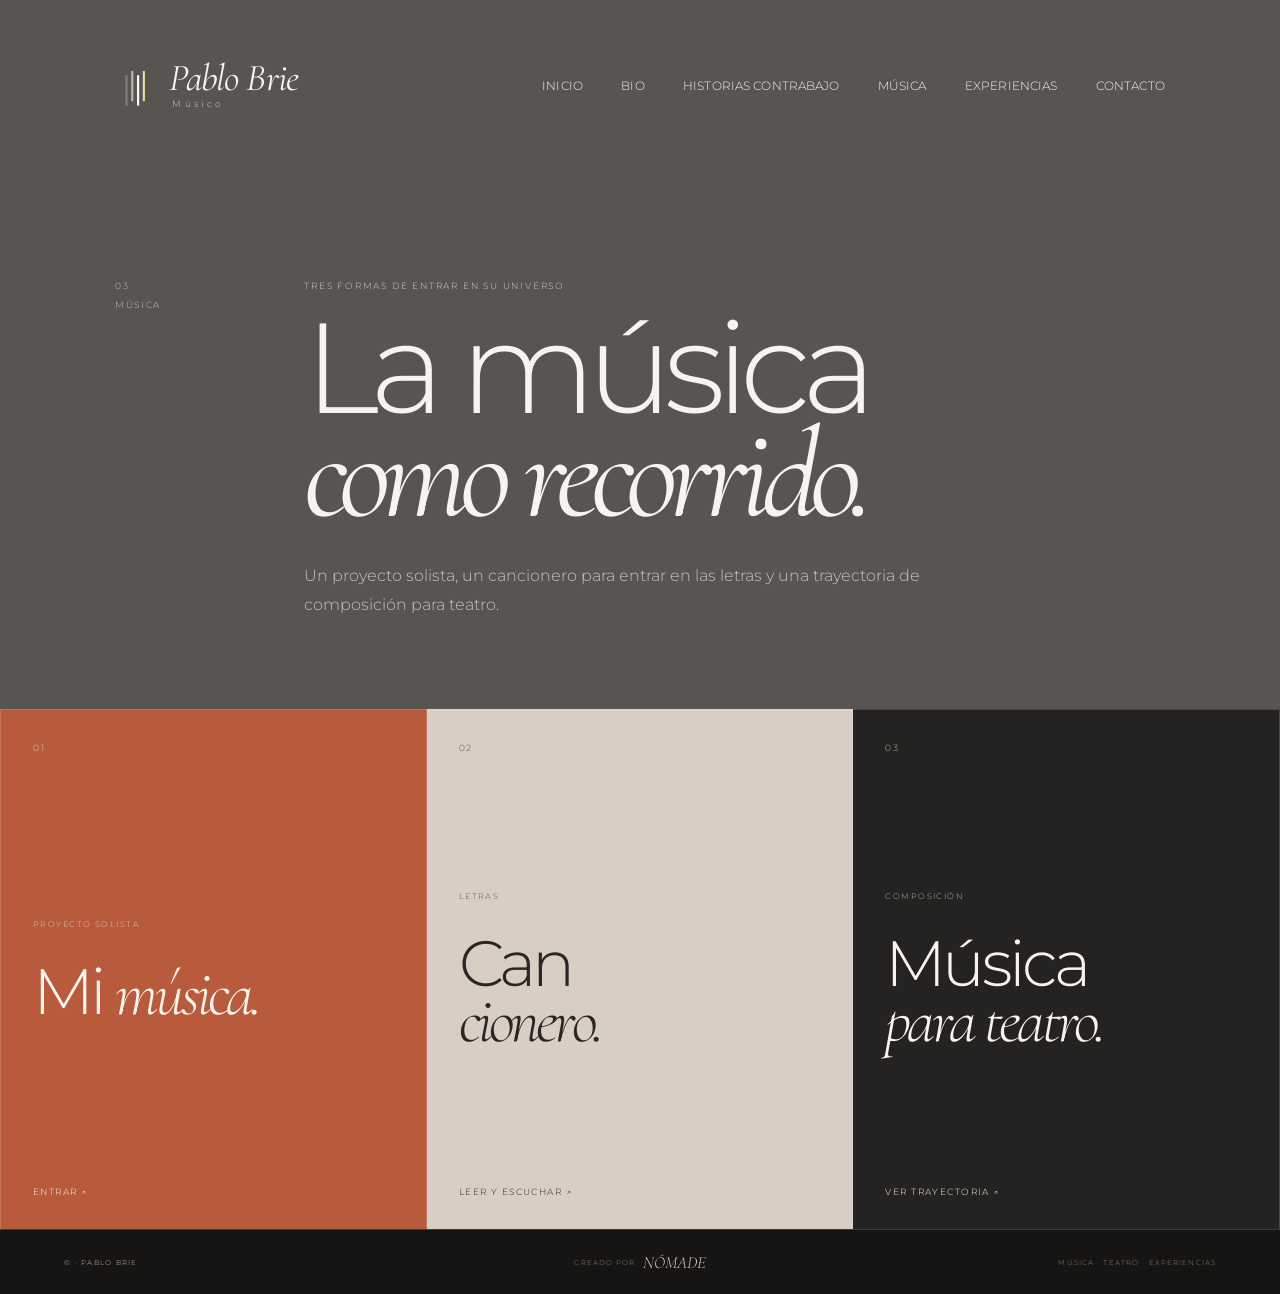
==== index.html @ a34d5484 "Add files via upload" ====
<!DOCTYPE html>
<html lang="es">
<head>
<meta charset="UTF-8">
<meta name="viewport" content="width=device-width, initial-scale=1.0">
<meta name="description" content="Música de Pablo Brie: proyecto solista, cancionero y música para teatro.">
<title>Música — Pablo Brie</title>
<link rel="preconnect" href="https://fonts.googleapis.com">
<link rel="preconnect" href="https://fonts.gstatic.com" crossorigin>
<link href="https://fonts.googleapis.com/css2?family=Cormorant+Garamond:ital,wght@0,400;1,400;1,500&family=Montserrat:wght@300;400;500&display=swap" rel="stylesheet">
<link rel="stylesheet" href="../../css/style.css">
<link rel="stylesheet" href="../../css/musica.css">
</head>
<body class="internal-page music-page">

<header class="site-header">
    <a href="../" class="brand" aria-label="Pablo Brie - Inicio">
        <img src="../../assets/img/logo.avif" alt="" class="brand-symbol">
        <span class="brand-name">
            <span class="brand-title">Pablo Brie</span>
            <span class="brand-subtitle">Músico</span>
        </span>
    </a>

    <nav class="main-nav" aria-label="Navegación principal">
        <a href="../">INICIO</a>
        <a href="../../bio/">BIO</a>
        <a href="../../historias-contrabajo/">HISTORIAS CONTRABAJO</a>
        <div class="nav-item">
            <a href="../" class="active">MÚSICA</a>
            <div class="submenu">
                <a href="../mi-musica/">MI MÚSICA</a>
                <a href="../cancionero/">CANCIONERO</a>
                <a href="../musica-para-teatro/">MÚSICA PARA TEATRO</a>
            </div>
        </div>
        <a href="../../experiencias/">EXPERIENCIAS</a>
        <a href="../../contacto/">CONTACTO</a>
    </nav>

    <button class="menu-button" type="button" aria-label="Abrir menú" aria-expanded="false">
        <span></span><span></span>
    </button>
</header>

<div class="mobile-menu">
    <nav>
        <a href="../">INICIO</a>
        <a href="../../bio/">BIO</a>
        <a href="../../historias-contrabajo/">HISTORIAS CONTRABAJO</a>
        <a href="../">MÚSICA</a>
        <a href="../mi-musica/"><small>MI MÚSICA</small></a>
        <a href="../cancionero/"><small>CANCIONERO</small></a>
        <a href="../musica-para-teatro/"><small>MÚSICA PARA TEATRO</small></a>
        <a href="../../experiencias/">EXPERIENCIAS</a>
        <a href="../../contacto/">CONTACTO</a>
    </nav>
</div>

<main class="music-landing">
    <section class="music-landing-hero">
        <div class="music-landing-meta"><span>03</span><span>MÚSICA</span></div>
        <div class="music-landing-copy">
            <p class="music-kicker">TRES FORMAS DE ENTRAR EN SU UNIVERSO</p>
            <h1>La música<br><em>como recorrido.</em></h1>
            <p>Un proyecto solista, un cancionero para entrar en las letras y una trayectoria de composición para teatro.</p>
        </div>
    </section>

    <section class="music-cards">
        <a class="music-card card-solista" href="mi-musica/">
            <span class="card-no">01</span>
            <div>
                <p>PROYECTO SOLISTA</p>
                <h2>Mi <em>música.</em></h2>
            </div>
            <span class="card-link">ENTRAR ↗</span>
        </a>
        <a class="music-card card-cancionero" href="cancionero/">
            <span class="card-no">02</span>
            <div>
                <p>LETRAS</p>
                <h2>Can<br><em>cionero.</em></h2>
            </div>
            <span class="card-link">LEER Y ESCUCHAR ↗</span>
        </a>
        <a class="music-card card-teatro" href="musica-para-teatro/">
            <span class="card-no">03</span>
            <div>
                <p>COMPOSICIÓN</p>
                <h2>Música<br><em>para teatro.</em></h2>
            </div>
            <span class="card-link">VER TRAYECTORIA ↗</span>
        </a>
    </section>
</main>

<footer class="site-footer">
    <div class="footer-left">
        <span>© <span id="footer-year"></span> · PABLO BRIE</span>
    </div>
    <div class="footer-center">
        <span>CREADO POR</span>
        <a href="https://www.somosnomade.com.ar/" target="_blank" rel="noopener noreferrer">NÓMADE</a>
    </div>
    <div class="footer-right">
        <span>MÚSICA · TEATRO · EXPERIENCIAS</span>
    </div>
</footer>

<script src="../../js/main.js"></script>
<script src="https://static.getwcag.com/widget.js" config-url="https://static.getwcag.com/configs/L5VOLgu5S8h80TInUxdV/config.json" use-important="false"></script>
</body>
</html>
---- css/style.css ----
/* ==================================================
   PABLO BRIE
   HOME
================================================== */


/* ==================================================
   VARIABLES
================================================== */

:root {

    --gris-piedra: #585451;
    --gris-medio: #66615e;
    --gris-claro: #8b8783;

    --beige: #d8cec4;
    --crema: #f0e9e1;
    --blanco: #f7f4ef;

    --carbon: #252321;
    --negro: #171513;

    --terracota: #b85b3c;
    --rojo-tierra: #8f3928;

    --dorado: #c6a35a;
    --ocre: #a9813e;

    --texto: #f2eee8;
    --texto-oscuro: #292725;
    --texto-suave: #c9c2bb;

    --serif: "Cormorant Garamond", Georgia, serif;

    --sans: "Montserrat", Arial, sans-serif;

}


/* ==================================================
   RESET
================================================== */

* {

    margin: 0;
    padding: 0;

    box-sizing: border-box;

}


html,
body {

    width: 100%;
    height: 100%;

}





body {

    background: var(--gris-piedra);

    color: var(--texto);

    font-family: var(--sans);

    font-weight: 300;

    overflow: hidden;

}


a {

    color: inherit;

    text-decoration: none;

}


button {

    font-family: inherit;

}


/* ==================================================
   HEADER
================================================== */

.site-header {

    position: fixed;

    top: 0;
    left: 0;

    z-index: 100;

    width: 100%;

    height: 170px;

    padding: 30px clamp(45px, 9vw, 170px);

    display: flex;

    align-items: center;

    justify-content: space-between;

    background: var(--gris-piedra);

}


/* ==================================================
   LOGO + NOMBRE
================================================== */

.brand {

    display: flex;

    align-items: center;

    gap: 12px;

    width: max-content;

    flex-shrink: 0;

}


/* Símbolo del logo */

.brand-symbol {

    display: block;

    width: 42px;

    height: 62px;

    object-fit: contain;

    object-position: center;

    flex-shrink: 0;

}


/* Contenedor del nombre */

.brand-name {

    display: flex;

    flex-direction: column;

    justify-content: center;

    gap: 2px;

}


/* Pablo Brie */

.brand-title {

    font-family: var(--serif);

    font-size: 38px;

    font-weight: 400;

    font-style: italic;

    line-height: .9;

    letter-spacing: -.025em;

    color: var(--blanco);

    white-space: nowrap;

}


/* Músico */

.brand-subtitle {

    padding-left: 3px;

    font-family: var(--sans);

    font-size: 9px;

    font-weight: 300;

    letter-spacing: .38em;

    color: var(--beige);

    white-space: nowrap;

}


/* ==================================================
   NAVEGACIÓN
================================================== */

.main-nav {

    display: flex;

    align-items: center;

    gap: clamp(24px, 3vw, 50px);

}


.main-nav > a,
.nav-item > a {

    position: relative;

    display: block;

    color: var(--blanco);

    font-family: var(--sans);

    font-size: 12px;

    font-weight: 300;

    letter-spacing: .01em;

    white-space: nowrap;

    transition: color .3s ease;

}


/* línea dorada */

.main-nav > a::after,
.nav-item > a::after {

    content: "";

    position: absolute;

    left: 0;

    bottom: -9px;

    width: 0;

    height: 1px;

    background: var(--dorado);

    transition: width .3s ease;

}


.main-nav > a:hover,
.nav-item > a:hover {

    color: var(--beige);

}


.main-nav > a:hover::after,
.nav-item > a:hover::after {

    width: 100%;

}


.main-nav > a.active {

    color: var(--beige);

}


.main-nav > a.active::after {

    width: 100%;

}


/* ==================================================
   SUBMENÚ MÚSICA
================================================== */

.nav-item {

    position: relative;

}


.submenu {

    position: absolute;

    top: 28px;

    left: -15px;

    min-width: 220px;

    padding: 18px 15px;

    display: flex;

    flex-direction: column;

    gap: 14px;

    background: var(--gris-piedra);

    border-top: 1px solid var(--dorado);

    opacity: 0;

    visibility: hidden;

    transform: translateY(-5px);

    transition:
        opacity .25s ease,
        visibility .25s ease,
        transform .25s ease;

}


.nav-item:hover .submenu {

    opacity: 1;

    visibility: visible;

    transform: translateY(0);

}


.submenu a {

    font-size: 10px;

    letter-spacing: .08em;

    color: var(--blanco);

}


.submenu a:hover {

    color: var(--dorado);

}


/* ==================================================
   HOME
================================================== */

.home {

    position: fixed;

    top: 170px;
    left: 0;

    width: 100%;

    height: calc(100vh - 235px);

}


/* ==================================================
   HERO
================================================== */

.hero {

    position: relative;

    width: 100%;
    height: 100%;

    overflow: hidden;

    background: var(--carbon);

}


/* ==================================================
   FOTO
================================================== */

.hero-image {

    position: absolute;

    top: 18px;
    bottom: 0;

    left: clamp(45px, 12.5vw, 230px);

    right: clamp(45px, 9.8vw, 180px);

    overflow: hidden;

}


.hero-image img {

    display: block;

    width: 100%;
    height: 100%;

    object-fit: cover;

    object-position: center center;

    animation: heroEntrance 1.1s ease-out both;

}


/* ==================================================
   ANIMACIÓN ENTRADA
================================================== */

@keyframes heroEntrance {

    from {

        opacity: 0;

        transform: scale(1.025);

    }

    to {

        opacity: 1;

        transform: scale(1);

    }

}


/* ==================================================
   CAPA
================================================== */

.hero-shade {

    position: absolute;

    inset: 0;

    pointer-events: none;

    background:
        linear-gradient(
            90deg,
            rgba(20, 16, 14, .08),
            transparent 55%,
            rgba(20, 16, 14, .12)
        );

}


/* ==================================================
   NOMBRE SOBRE LA FOTO
================================================== */

.hero-intro {

    position: absolute;

    left: clamp(65px, 15vw, 275px);

    bottom: 28px;

    z-index: 10;

    display: flex;

    align-items: baseline;

    gap: 14px;

}


.hero-small {

    font-family: var(--sans);

    font-size: 9px;

    font-weight: 400;

    letter-spacing: .22em;

    color: var(--blanco);

}


.hero-intro h1 {

    font-family: var(--serif);

    font-size: clamp(40px, 3.5vw, 60px);

    font-weight: 400;

    font-style: italic;

    line-height: 1;

    color: var(--blanco);

}


/* ==================================================
   BOTÓN HISTORIAS
================================================== */

.hero-button {

    position: absolute;

    right: clamp(75px, 17vw, 310px);

    bottom: 70px;

    z-index: 10;

    display: flex;

    align-items: center;

    gap: 25px;

    padding: 18px 21px;

    background: var(--crema);

    color: var(--texto-oscuro);

    font-family: var(--sans);

    font-size: 10px;

    font-weight: 300;

    letter-spacing: .16em;

    transition:
        background .3s ease,
        color .3s ease,
        transform .3s ease;

}


.hero-button:hover {

    background: var(--terracota);

    color: var(--blanco);

    transform: translateY(-3px);

}


.button-arrow {

    font-size: 17px;

    color: var(--terracota);

    line-height: 1;

}


.hero-button:hover .button-arrow {

    color: var(--blanco);

}


/* ==================================================
   TEXTO VERTICAL
================================================== */

.hero-signature {

    position: absolute;

    right: 22px;

    bottom: 25px;

    z-index: 10;

    writing-mode: vertical-rl;

    transform: rotate(180deg);

}


.hero-signature span {

    font-size: 7px;

    letter-spacing: .24em;

    color: var(--texto-suave);

}


/* ==================================================
   MENÚ MOBILE
================================================== */

.menu-button {

    display: none;

    width: 32px;
    height: 25px;

    padding: 3px 0;

    border: none;

    background: transparent;

    cursor: pointer;

    flex-direction: column;

    justify-content: space-between;

}


.menu-button span {

    display: block;

    width: 100%;
    height: 1px;

    background: var(--blanco);

    transition: transform .3s ease;

}


.mobile-menu {

    display: none;

}


/* ==================================================
   TABLET
================================================== */

@media (max-width: 1150px) {

    .site-header {

        padding-left: 35px;

        padding-right: 35px;

    }


    /* Logo */

    .brand-symbol {

        width: 36px;

        height: 54px;

    }


    .brand-title {

        font-size: 32px;

    }


    .brand-subtitle {

        font-size: 8px;

    }


    .main-nav {

        gap: 18px;

    }


    .main-nav > a,
    .nav-item > a {

        font-size: 10px;

    }


    .hero-image {

        left: 35px;

        right: 35px;

    }


    .hero-button {

        right: 65px;

    }

}


/* ==================================================
   MOBILE
================================================== */

@media (max-width: 760px) {


    html,
  


    /* HEADER */

    .site-header {

        height: 95px;

        padding: 18px 22px;

    }


    /* Logo + nombre */

    .brand {

        gap: 9px;

    }


    .brand-symbol {

        width: 32px;

        height: 48px;

    }


    .brand-title {

        font-size: 29px;

    }


    .brand-subtitle {

        padding-left: 2px;

        font-size: 7px;

        letter-spacing: .32em;

    }


    /* NAV DESKTOP */

    .main-nav {

        display: none;

    }


    /* BOTÓN */

    .menu-button {

        display: flex;

    }


    /* HOME */

    .home {

        top: 95px;

        height: calc(100vh - 155px);

    }


    /* FOTO */

    .hero-image {

        top: 0;
        bottom: 0;

        left: 0;
        right: 0;

    }


    .hero-image img {

        object-position: center center;

    }


    /* CAPA */

    .hero-shade {

        background:
            linear-gradient(
                to bottom,
                rgba(20, 16, 14, .08),
                transparent 45%,
                rgba(20, 16, 14, .45)
            );

    }


    /* NOMBRE */

    .hero-intro {

        left: 25px;

        bottom: 28px;

        flex-direction: column;

        align-items: flex-start;

        gap: 3px;

    }


    .hero-intro h1 {

        font-size: 43px;

    }


    /* BOTÓN */

    .hero-button {

        left: 25px;

        right: auto;

        bottom: 115px;

        padding: 15px 17px;

        font-size: 9px;

        gap: 18px;

    }


    /* TEXTO VERTICAL */

    .hero-signature {

        display: none;

    }


    /* ==================================================
       MOBILE MENU
    ================================================== */

    .mobile-menu {

        position: fixed;

        inset: 95px 0 0 0;

        z-index: 90;

        display: flex;

        padding: 45px 25px;

        background: var(--gris-piedra);

        opacity: 0;

        visibility: hidden;

        transform: translateY(-10px);

        transition:
            opacity .3s ease,
            visibility .3s ease,
            transform .3s ease;

    }


    .mobile-menu.open {

        opacity: 1;

        visibility: visible;

        transform: translateY(0);

    }


    .mobile-menu nav {

        display: flex;

        flex-direction: column;

        gap: 21px;

    }


    .mobile-menu nav a {

        font-size: 16px;

        letter-spacing: .04em;

    }


    .mobile-menu nav a small {

        margin-left: 15px;

        font-size: 9px;

        letter-spacing: .12em;

        color: var(--beige);

    }

}

/* ==================================================
   FOOTER GENERAL
================================================== */

.site-footer {

    position: relative;

    width: 100%;

    height: 65px;

    padding:
        0
        clamp(25px, 5vw, 80px);

    display: grid;

    grid-template-columns: 1fr 1fr 1fr;

    align-items: center;

    background: var(--negro);

    color: var(--texto-suave);

    border-top: 1px solid rgba(198, 163, 90, .28);

    z-index: 120;

}


/* ==================================================
   FOOTER — IZQUIERDA
================================================== */

.footer-left {

    display: flex;

    align-items: center;

}


.footer-left span {

    font-family: var(--sans);

    font-size: 7px;

    font-weight: 300;

    letter-spacing: .18em;

    color: var(--texto-suave);

}


/* ==================================================
   FOOTER — CENTRO
================================================== */

.footer-center {

    display: flex;

    justify-content: center;

    align-items: center;

    gap: 7px;

}


.footer-center span {

    font-family: var(--sans);

    font-size: 7px;

    letter-spacing: .16em;

    color: var(--gris-claro);

}


.footer-center a {

    font-family: var(--serif);

    font-size: 17px;

    font-style: italic;

    color: var(--beige);

    transition: color .3s ease;

}


.footer-center a:hover {

    color: var(--dorado);

}


/* ==================================================
   FOOTER — DERECHA
================================================== */

.footer-right {

    display: flex;

    justify-content: flex-end;

}


.footer-right span {

    font-family: var(--sans);

    font-size: 7px;

    letter-spacing: .16em;

    color: var(--gris-claro);

}


/* ==================================================
   FOOTER EN HOME
================================================== */

body:has(.home) .site-footer {

    position: fixed;

    left: 0;

    bottom: 0;

}


/* ==================================================
   FOOTER MOBILE
================================================== */

@media (max-width: 760px) {

    .site-footer {

        height: 60px;

        min-height: 60px;

        padding: 0 18px;

        display: grid;

        grid-template-columns: 1fr 1fr;

        gap: 10px;

    }


    .footer-center {

        justify-content: flex-end;

    }


    .footer-center span {

        font-size: 6px;

    }


    .footer-center a {

        font-size: 14px;

    }


    .footer-right {

        display: none;

    }


    .footer-left span {

        font-size: 6px;

    }


    body:has(.home) .site-footer {

        position: fixed;

        bottom: 0;

        left: 0;

        width: 100%;

    }

}

/* ==================================================
   COMPORTAMIENTO GENERAL DE LAS PÁGINAS
================================================== */

body.home-page {
    overflow: hidden;
}

body.internal-page {
    overflow-x: hidden;
    overflow-y: auto;
}


/* ==================================================
   HOME — UNA SOLA PANTALLA
================================================== */

body.home-page .home {
    position: fixed;
    top: 170px;
    left: 0;
    width: 100%;
    height: calc(100vh - 235px);
}


/* ==================================================
   FOOTER EN HOME
================================================== */

body.home-page .site-footer {
    position: fixed;
    left: 0;
    bottom: 0;
    width: 100%;
    height: 65px;
}


/* ==================================================
   FOOTER EN PÁGINAS INTERNAS
================================================== */

body.internal-page .site-footer {
    position: relative;
    width: 100%;
    min-height: 65px;
}


/* ==================================================
   FOOTER GENERAL
================================================== */

.site-footer {
    flex-shrink: 0;
}


/* ==================================================
   FOOTER MOBILE
================================================== */

@media (max-width: 760px) {

    body.home-page .home {
        top: 95px;
        height: calc(100vh - 155px);
    }

    body.home-page .site-footer {
        position: fixed;
        left: 0;
        bottom: 0;
        width: 100%;
        height: 60px;
    }

    body.internal-page .site-footer {
        position: relative;
        min-height: 120px;
        height: auto;
    }

}
---- css/musica.css ----
/* ==================================================
   PABLO BRIE — MÚSICA
================================================== */

.music-page,
.music-detail-page {
    background: var(--gris-piedra);
    color: var(--blanco);
}

.music-landing {
    padding-top: 170px;
}

.music-landing-hero {
    min-height: 55vh;
    padding: 110px 9vw 90px;
    display: grid;
    grid-template-columns: 18% 82%;
    align-items: end;
    background: var(--gris-piedra);
}

.music-landing-meta {
    align-self: start;
    display: flex;
    flex-direction: column;
    gap: 8px;
    color: var(--texto-suave);
    font-size: 9px;
    letter-spacing: .18em;
}

.music-landing-copy {
    max-width: 1050px;
}

.music-kicker,
.section-label {
    font-size: 9px;
    letter-spacing: .2em;
}

.music-kicker {
    margin-bottom: 25px;
    color: var(--beige);
}

.music-landing h1 {
    margin-bottom: 35px;
    font-family: var(--sans);
    font-size: clamp(75px, 10vw, 155px);
    font-weight: 300;
    line-height: .8;
    letter-spacing: -.07em;
}

.music-landing h1 em,
.detail-hero h1 em,
.cancionero-title h1 em,
.theatre-title h1 em {
    font-family: var(--serif);
    font-style: italic;
    font-weight: 400;
}

.music-landing-copy > p:last-child {
    max-width: 620px;
    color: var(--texto-suave);
    font-size: 16px;
    line-height: 1.8;
}

.music-cards {
    display: grid;
    grid-template-columns: repeat(3, 1fr);
}

.music-card {
    min-height: 520px;
    padding: 32px;
    display: flex;
    flex-direction: column;
    justify-content: space-between;
    border-top: 1px solid rgba(247,244,239,.17);
    border-right: 1px solid rgba(247,244,239,.17);
    transition: transform .4s ease, color .4s ease, background .4s ease;
}

.music-card:first-child { border-left: 1px solid rgba(247,244,239,.17); }

.card-solista { background: var(--terracota); }
.card-cancionero { background: var(--beige); color: var(--texto-oscuro); }
.card-teatro { background: var(--carbon); }

.music-card:hover {
    transform: translateY(-8px);
}

.music-card p {
    font-size: 8px;
    letter-spacing: .18em;
    opacity: .7;
}

.music-card h2 {
    margin-top: 35px;
    font-family: var(--sans);
    font-size: clamp(45px, 5vw, 78px);
    font-weight: 300;
    line-height: .85;
    letter-spacing: -.06em;
}

.music-card h2 em {
    font-family: var(--serif);
    font-style: italic;
}

.card-no {
    font-size: 9px;
    letter-spacing: .2em;
    opacity: .7;
}

.card-link {
    font-size: 9px;
    letter-spacing: .16em;
}

/* ---------- DETAIL HERO ---------- */

.mi-musica-page,
.cancionero-page,
.teatro-page {
    padding-top: 170px;
}

.detail-hero {
    min-height: 48vh;
    padding: 100px 9vw;
    display: grid;
    grid-template-columns: 18% 82%;
    align-items: end;
}

.detail-hero-muted { background: var(--gris-piedra); }

.detail-index {
    align-self: start;
    color: var(--dorado);
    font-size: 9px;
    letter-spacing: .2em;
}

.detail-hero h1,
.cancionero-title h1,
.theatre-title h1 {
    font-family: var(--sans);
    font-size: clamp(72px, 10vw, 150px);
    font-weight: 300;
    line-height: .78;
    letter-spacing: -.07em;
}

.detail-lead {
    max-width: 600px;
    margin-top: 35px;
    color: var(--texto-suave);
    font-size: 15px;
    line-height: 1.8;
}

/* ---------- PROJECT OVERVIEW ---------- */

.project-overview {
    padding: 150px 9vw;
    display: grid;
    grid-template-columns: 42% 58%;
    gap: 70px;
    background: var(--blanco);
    color: var(--texto-oscuro);
}

.project-overview h2,
.spotify-feature h2,
.album-intro h2,
.songs-header h2,
.credits-section h2,
.theatre-story h2,
.theatre-listen h2 {
    margin: 25px 0 45px;
    font-family: var(--sans);
    font-size: clamp(54px, 6vw, 98px);
    font-weight: 300;
    line-height: .84;
    letter-spacing: -.06em;
}

.project-overview h2 em,
.spotify-feature h2 em,
.album-intro h2 em,
.songs-header h2 em,
.credits-section h2 em,
.theatre-story h2 em,
.theatre-listen h2 em {
    font-family: var(--serif);
    font-style: italic;
}

.overview-copy > p:last-child {
    max-width: 600px;
    color: var(--gris-medio);
    font-size: 15px;
    line-height: 1.85;
}

.overview-media {
    display: grid;
    grid-template-columns: 1.3fr .7fr;
    gap: 20px;
    align-items: end;
}

.video-card {
    position: relative;
    min-height: 420px;
    overflow: hidden;
    background: #111;
}

.video-card-small {
    min-height: 260px;
}

.video-card iframe {
    width: 100%;
    height: 100%;
    min-height: 420px;
    border: 0;
}

.video-card-small iframe {
    min-height: 260px;
}

.media-label {
    position: absolute;
    z-index: 3;
    top: 15px;
    left: 15px;
    padding: 8px 10px;
    background: var(--crema);
    color: var(--texto-oscuro);
    font-size: 7px;
    letter-spacing: .16em;
}

/* ---------- SPOTIFY ---------- */

.spotify-feature {
    padding: 170px 9vw;
    display: grid;
    grid-template-columns: 45% 55%;
    gap: 70px;
    align-items: center;
    background: var(--carbon);
}

.spotify-feature > div:first-child > p:not(.section-label) {
    max-width: 560px;
    color: var(--texto-suave);
    font-size: 14px;
    line-height: 1.85;
}

.spotify-embed {
    width: 100%;
}

/* ---------- CANCIONERO ---------- */

.cancionero-hero {
    min-height: 60vh;
    padding: 95px 11vw 90px;
    display: grid;
    grid-template-columns: 18% 42% 40%;
    align-items: end;
    background: var(--gris-piedra);
}

.cancionero-title .year {
    margin-top: 20px;
    color: var(--beige);
    font-size: 18px;
    letter-spacing: .08em;
}

.album-cover {
    justify-self: end;
    width: min(340px, 100%);
    aspect-ratio: 1;
    overflow: hidden;
    transform: translateY(30px);
}

.album-cover img {
    width: 100%;
    height: 100%;
    object-fit: cover;
    display: block;
}

.album-intro {
    padding: 145px 11vw;
    display: grid;
    grid-template-columns: 45% 55%;
    gap: 70px;
    background: var(--beige);
    color: var(--texto-oscuro);
}

.album-intro-copy p {
    max-width: 700px;
    margin-bottom: 24px;
    color: var(--gris-medio);
    font-size: 15px;
    line-height: 1.85;
}

.songs-section {
    padding: 150px 11vw;
    background: var(--blanco);
    color: var(--texto-oscuro);
}

.songs-header {
    display: grid;
    grid-template-columns: 55% 45%;
    gap: 70px;
    align-items: end;
    margin-bottom: 85px;
}

.songs-header > p {
    color: var(--gris-medio);
    font-size: 14px;
    line-height: 1.8;
}

.song {
    border-top: 1px solid rgba(41,39,37,.18);
}

.song:last-child {
    border-bottom: 1px solid rgba(41,39,37,.18);
}

.song summary {
    min-height: 92px;
    padding: 22px 0;
    display: grid;
    grid-template-columns: 10% 1fr auto;
    gap: 25px;
    align-items: center;
    cursor: pointer;
    list-style: none;
}

.song summary::-webkit-details-marker {
    display: none;
}

.song-number {
    color: var(--terracota);
    font-size: 9px;
    letter-spacing: .18em;
}

.song-title {
    font-family: var(--serif);
    font-size: clamp(28px, 3vw, 45px);
    font-style: italic;
}

.song-open {
    font-size: 8px;
    letter-spacing: .17em;
    color: var(--gris-claro);
}

.song-content {
    padding: 5px 10% 45px;
    display: grid;
    grid-template-columns: 1fr auto;
    gap: 55px;
    align-items: start;
}

.lyrics {
    max-width: 700px;
    font-size: 15px;
    line-height: 1.85;
    color: var(--gris-medio);
}

.song-spotify {
    width: max-content;
    padding-bottom: 8px;
    border-bottom: 1px solid var(--terracota);
    color: var(--texto-oscuro);
    font-size: 8px;
    letter-spacing: .16em;
}

.credits-section {
    padding: 160px 11vw;
    display: grid;
    grid-template-columns: 45% 55%;
    gap: 70px;
    background: var(--carbon);
    color: var(--blanco);
}

.credits {
    border-top: 1px solid rgba(247,244,239,.18);
}

.credits p {
    padding: 16px 0;
    border-bottom: 1px solid rgba(247,244,239,.12);
    color: var(--texto-suave);
    font-size: 13px;
}

.credits .guest {
    margin-top: 28px;
    padding-bottom: 5px;
    color: var(--dorado);
    border-bottom: 0;
    text-transform: uppercase;
    letter-spacing: .14em;
    font-size: 8px;
}

/* ---------- TEATRO ---------- */

.theatre-hero {
    min-height: 62vh;
    padding: 105px 11vw;
    display: grid;
    grid-template-columns: 18% 82%;
    align-items: end;
    background: var(--terracota);
}

.theatre-title h1 {
    color: var(--blanco);
}

.theatre-title > p:last-child {
    max-width: 600px;
    margin-top: 35px;
    color: rgba(247,244,239,.82);
    font-size: 15px;
    line-height: 1.8;
}

.theatre-story {
    padding: 160px 11vw;
    display: grid;
    grid-template-columns: 25% 75%;
    background: var(--blanco);
    color: var(--texto-oscuro);
}

.theatre-year {
    font-family: var(--serif);
    font-size: 105px;
    color: var(--terracota);
    font-style: italic;
}

.theatre-story > div:last-child {
    max-width: 900px;
}

.theatre-story > div:last-child p:not(.section-label) {
    max-width: 700px;
    margin-bottom: 24px;
    color: var(--gris-medio);
    font-size: 15px;
    line-height: 1.85;
}

.theatre-works {
    display: grid;
    grid-template-columns: repeat(3, 1fr);
}

.work-card {
    min-height: 420px;
    padding: 30px;
    display: flex;
    flex-direction: column;
    justify-content: space-between;
    background: var(--gris-piedra);
    color: var(--blanco);
    border-right: 1px solid rgba(247,244,239,.15);
}

.work-card:nth-child(2) { background: var(--beige); color: var(--texto-oscuro); }
.work-card:nth-child(3) { background: var(--carbon); }

.work-card > span {
    font-size: 9px;
    letter-spacing: .18em;
}

.work-card h3 {
    font-family: var(--serif);
    font-size: clamp(38px, 4vw, 62px);
    font-weight: 400;
    line-height: .9;
}

.work-card p {
    max-width: 280px;
    font-size: 12px;
    line-height: 1.7;
    opacity: .75;
}

.work-card a {
    width: max-content;
    padding-bottom: 8px;
    border-bottom: 1px solid currentColor;
    font-size: 8px;
    letter-spacing: .16em;
}

.theatre-listen {
    padding: 160px 11vw;
    display: grid;
    grid-template-columns: 60% 40%;
    gap: 70px;
    background: var(--crema);
    color: var(--texto-oscuro);
}

.theatre-listen > div:first-child {
    max-width: 900px;
}

.theatre-listen p:not(.section-label) {
    max-width: 590px;
    color: var(--gris-medio);
    font-size: 14px;
    line-height: 1.8;
}

.solid-link {
    display: inline-flex;
    margin-top: 40px;
    padding-bottom: 8px;
    border-bottom: 1px solid var(--dorado);
    color: var(--texto);
    font-size: 8px;
    letter-spacing: .17em;
}

.theatre-listen .solid-link {
    color: var(--texto-oscuro);
}

.theatre-question {
    min-height: 300px;
    padding: 30px;
    display: flex;
    flex-direction: column;
    justify-content: space-between;
    background: var(--beige);
}

.theatre-question span {
    font-size: 8px;
    letter-spacing: .18em;
    color: var(--gris-medio);
}

.theatre-question strong {
    font-family: var(--serif);
    font-size: 36px;
    font-weight: 400;
    line-height: .95;
}

.outline-link {
    width: max-content;
    padding-bottom: 8px;
    border-bottom: 1px solid var(--texto-oscuro);
    font-size: 8px;
    letter-spacing: .16em;
}

/* ---------- MOBILE ---------- */

@media (max-width: 800px) {

    .music-landing,
    .mi-musica-page,
    .cancionero-page,
    .teatro-page {
        padding-top: 95px;
    }

    .music-landing-hero,
    .detail-hero,
    .cancionero-hero,
    .theatre-hero {
        min-height: auto;
        padding: 75px 25px 70px;
        display: block;
    }

    .music-landing-meta,
    .detail-index {
        margin-bottom: 55px;
    }

    .music-landing h1,
    .detail-hero h1,
    .cancionero-title h1,
    .theatre-title h1 {
        font-size: 19vw;
    }

    .music-cards,
    .project-overview,
    .spotify-feature,
    .album-intro,
    .songs-header,
    .credits-section,
    .theatre-story,
    .theatre-listen {
        display: block;
    }

    .music-card {
        min-height: 350px;
        border-left: 1px solid rgba(247,244,239,.17);
    }

    .project-overview,
    .album-intro,
    .songs-section,
    .credits-section,
    .theatre-story,
    .theatre-listen {
        padding: 90px 25px;
    }

    .overview-media {
        display: flex;
        flex-direction: column;
        margin-top: 55px;
    }

    .video-card,
    .video-card-small {
        min-height: 300px;
        width: 100%;
    }

    .video-card iframe,
    .video-card-small iframe {
        min-height: 300px;
    }

    .spotify-embed {
        margin-top: 50px;
    }

    .album-cover {
        width: 75vw;
        margin: 55px auto 0 0;
        transform: none;
    }

    .songs-header > p {
        margin-top: 40px;
    }

    .song summary {
        grid-template-columns: 12% 1fr auto;
        gap: 12px;
        min-height: 75px;
    }

    .song-content {
        display: block;
        padding: 5px 0 35px 12%;
    }

    .song-spotify {
        margin-top: 30px;
    }

    .theatre-works {
        grid-template-columns: 1fr;
    }

    .work-card {
        min-height: 320px;
        border-right: 0;
        border-bottom: 1px solid rgba(247,244,239,.15);
    }

    .theatre-year {
        margin-bottom: 45px;
        font-size: 75px;
    }

    .theatre-listen .theatre-question {
        margin-top: 55px;
    }
}
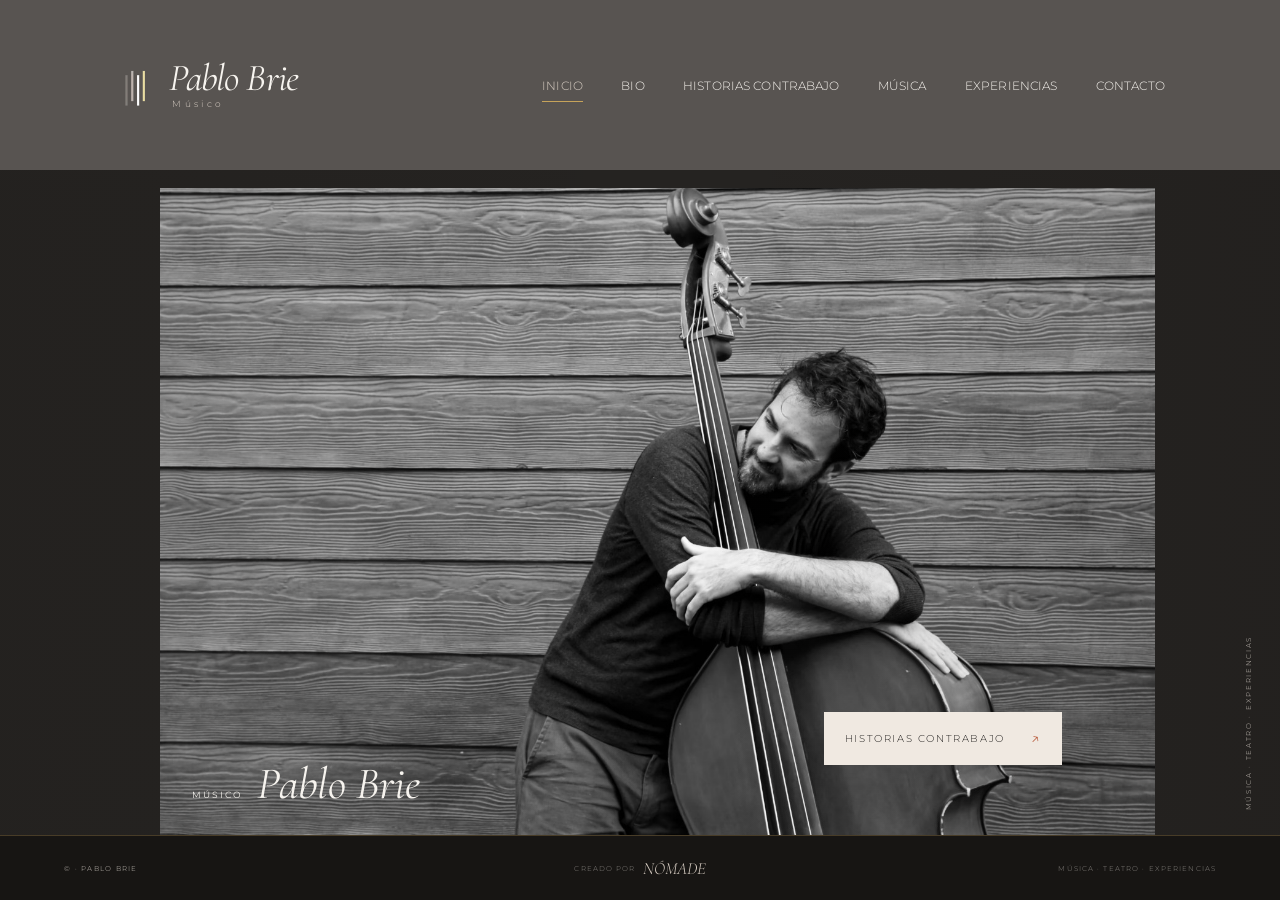
==== commit e55f48f4: "Update index.html" ====
--- a/index.html
+++ b/index.html
@@ -1,114 +1,249 @@
 <!DOCTYPE html>
 <html lang="es">
+
 <head>
-<meta charset="UTF-8">
-<meta name="viewport" content="width=device-width, initial-scale=1.0">
-<meta name="description" content="Música de Pablo Brie: proyecto solista, cancionero y música para teatro.">
-<title>Música — Pablo Brie</title>
-<link rel="preconnect" href="https://fonts.googleapis.com">
-<link rel="preconnect" href="https://fonts.gstatic.com" crossorigin>
-<link href="https://fonts.googleapis.com/css2?family=Cormorant+Garamond:ital,wght@0,400;1,400;1,500&family=Montserrat:wght@300;400;500&display=swap" rel="stylesheet">
-<link rel="stylesheet" href="../../css/style.css">
-<link rel="stylesheet" href="../../css/musica.css">
+
+    <meta charset="UTF-8">
+
+    <meta
+        name="viewport"
+        content="width=device-width, initial-scale=1.0"
+    >
+
+    <meta
+        name="description"
+        content="Pablo Brie — Músico."
+    >
+
+    <title>Pablo Brie — Músico</title>
+
+
+    <!-- TIPOGRAFÍAS -->
+
+    <link rel="preconnect" href="https://fonts.googleapis.com">
+
+    <link
+        href="https://fonts.googleapis.com/css2?family=Cormorant+Garamond:ital,wght@0,400;0,500;1,400;1,500&family=Montserrat:wght@300;400;500&display=swap"
+        rel="stylesheet"
+    >
+
+
+    <!-- CSS -->
+
+    <link
+        rel="stylesheet"
+        href="css/style.css"
+    >
+
 </head>
-<body class="internal-page music-page">
-
-<header class="site-header">
-    <a href="../" class="brand" aria-label="Pablo Brie - Inicio">
-        <img src="../../assets/img/logo.avif" alt="" class="brand-symbol">
-        <span class="brand-name">
-            <span class="brand-title">Pablo Brie</span>
-            <span class="brand-subtitle">Músico</span>
-        </span>
-    </a>
-
-    <nav class="main-nav" aria-label="Navegación principal">
-        <a href="../">INICIO</a>
-        <a href="../../bio/">BIO</a>
-        <a href="../../historias-contrabajo/">HISTORIAS CONTRABAJO</a>
-        <div class="nav-item">
-            <a href="../" class="active">MÚSICA</a>
-            <div class="submenu">
-                <a href="../mi-musica/">MI MÚSICA</a>
-                <a href="../cancionero/">CANCIONERO</a>
-                <a href="../musica-para-teatro/">MÚSICA PARA TEATRO</a>
-            </div>
+
+
+<body class="home-page">
+
+
+    <!-- HEADER -->
+
+    <header class="site-header">
+
+        <a
+            href="./"
+            class="brand"
+            aria-label="Pablo Brie - Inicio"
+        >
+
+            <img
+                src="assets/img/logo.avif"
+                alt=""
+                class="brand-symbol"
+            >
+
+            <span class="brand-name">
+
+                <span class="brand-title">
+                    Pablo Brie
+                </span>
+
+                <span class="brand-subtitle">
+                    Músico
+                </span>
+
+            </span>
+
+        </a>
+
+
+        <nav
+            class="main-nav"
+            aria-label="Navegación principal"
+        >
+
+            <a
+                href="./"
+                class="active"
+            >INICIO</a>
+
+            <a href="bio/">BIO</a>
+
+            <a href="historias-contrabajo/">
+                HISTORIAS CONTRABAJO
+            </a>
+
+            <div class="nav-item">
+
+                <a href="musica/">MÚSICA</a>
+
+                <div class="submenu">
+
+                    <a href="musica/mi-musica/">MI MÚSICA</a>
+                    <a href="musica/cancionero/">CANCIONERO</a>
+                    <a href="musica/musica-para-teatro/">
+                        MÚSICA PARA TEATRO
+                    </a>
+
+                </div>
+
+            </div>
+
+            <a href="experiencias/">EXPERIENCIAS</a>
+
+            <a href="contacto/">CONTACTO</a>
+
+        </nav>
+
+
+        <button
+            class="menu-button"
+            type="button"
+            aria-label="Abrir menú"
+            aria-expanded="false"
+        >
+            <span></span>
+            <span></span>
+        </button>
+
+    </header>
+
+
+    <!-- MENÚ MOBILE -->
+
+    <div class="mobile-menu">
+
+        <nav>
+
+            <a href="./">INICIO</a>
+            <a href="bio/">BIO</a>
+            <a href="historias-contrabajo/">HISTORIAS CONTRABAJO</a>
+            <a href="musica/">MÚSICA</a>
+            <a href="musica/mi-musica/"><small>MI MÚSICA</small></a>
+            <a href="musica/cancionero/"><small>CANCIONERO</small></a>
+            <a href="musica/musica-para-teatro/"><small>MÚSICA PARA TEATRO</small></a>
+            <a href="experiencias/">EXPERIENCIAS</a>
+            <a href="contacto/">CONTACTO</a>
+
+        </nav>
+
+    </div>
+
+
+    <!-- HOME -->
+
+    <main class="home">
+
+        <section class="hero">
+
+            <div class="hero-image">
+
+                <img
+                    src="assets/img/hero.jpg"
+                    alt="Pablo Brie con su contrabajo"
+                >
+
+            </div>
+
+            <div class="hero-shade"></div>
+
+            <div class="hero-intro">
+
+                <span class="hero-small">MÚSICO</span>
+
+                <h1>Pablo Brie</h1>
+
+            </div>
+
+            <a
+                href="historias-contrabajo/"
+                class="hero-button"
+            >
+
+                <span>HISTORIAS CONTRABAJO</span>
+
+                <span class="button-arrow">↗</span>
+
+            </a>
+
+            <div class="hero-signature">
+
+                <span>
+                    MÚSICA · TEATRO · EXPERIENCIAS
+                </span>
+
+            </div>
+
+        </section>
+
+    </main>
+
+
+    <!-- FOOTER -->
+
+    <footer class="site-footer">
+
+        <div class="footer-left">
+
+            <span>
+                © <span id="footer-year"></span> · PABLO BRIE
+            </span>
+
         </div>
-        <a href="../../experiencias/">EXPERIENCIAS</a>
-        <a href="../../contacto/">CONTACTO</a>
-    </nav>
-
-    <button class="menu-button" type="button" aria-label="Abrir menú" aria-expanded="false">
-        <span></span><span></span>
-    </button>
-</header>
-
-<div class="mobile-menu">
-    <nav>
-        <a href="../">INICIO</a>
-        <a href="../../bio/">BIO</a>
-        <a href="../../historias-contrabajo/">HISTORIAS CONTRABAJO</a>
-        <a href="../">MÚSICA</a>
-        <a href="../mi-musica/"><small>MI MÚSICA</small></a>
-        <a href="../cancionero/"><small>CANCIONERO</small></a>
-        <a href="../musica-para-teatro/"><small>MÚSICA PARA TEATRO</small></a>
-        <a href="../../experiencias/">EXPERIENCIAS</a>
-        <a href="../../contacto/">CONTACTO</a>
-    </nav>
-</div>
-
-<main class="music-landing">
-    <section class="music-landing-hero">
-        <div class="music-landing-meta"><span>03</span><span>MÚSICA</span></div>
-        <div class="music-landing-copy">
-            <p class="music-kicker">TRES FORMAS DE ENTRAR EN SU UNIVERSO</p>
-            <h1>La música<br><em>como recorrido.</em></h1>
-            <p>Un proyecto solista, un cancionero para entrar en las letras y una trayectoria de composición para teatro.</p>
+
+        <div class="footer-center">
+
+            <span>CREADO POR</span>
+
+            <a
+                href="https://www.somosnomade.com.ar/"
+                target="_blank"
+                rel="noopener noreferrer"
+            >
+                NÓMADE
+            </a>
+
         </div>
-    </section>
-
-    <section class="music-cards">
-        <a class="music-card card-solista" href="mi-musica/">
-            <span class="card-no">01</span>
-            <div>
-                <p>PROYECTO SOLISTA</p>
-                <h2>Mi <em>música.</em></h2>
-            </div>
-            <span class="card-link">ENTRAR ↗</span>
-        </a>
-        <a class="music-card card-cancionero" href="cancionero/">
-            <span class="card-no">02</span>
-            <div>
-                <p>LETRAS</p>
-                <h2>Can<br><em>cionero.</em></h2>
-            </div>
-            <span class="card-link">LEER Y ESCUCHAR ↗</span>
-        </a>
-        <a class="music-card card-teatro" href="musica-para-teatro/">
-            <span class="card-no">03</span>
-            <div>
-                <p>COMPOSICIÓN</p>
-                <h2>Música<br><em>para teatro.</em></h2>
-            </div>
-            <span class="card-link">VER TRAYECTORIA ↗</span>
-        </a>
-    </section>
-</main>
-
-<footer class="site-footer">
-    <div class="footer-left">
-        <span>© <span id="footer-year"></span> · PABLO BRIE</span>
-    </div>
-    <div class="footer-center">
-        <span>CREADO POR</span>
-        <a href="https://www.somosnomade.com.ar/" target="_blank" rel="noopener noreferrer">NÓMADE</a>
-    </div>
-    <div class="footer-right">
-        <span>MÚSICA · TEATRO · EXPERIENCIAS</span>
-    </div>
-</footer>
-
-<script src="../../js/main.js"></script>
-<script src="https://static.getwcag.com/widget.js" config-url="https://static.getwcag.com/configs/L5VOLgu5S8h80TInUxdV/config.json" use-important="false"></script>
+
+        <div class="footer-right">
+
+            <span>
+                MÚSICA · TEATRO · EXPERIENCIAS
+            </span>
+
+        </div>
+
+    </footer>
+
+
+    <!-- JAVASCRIPT -->
+
+    <script src="js/main.js"></script>
+
+
+    <!-- ACCESIBILIDAD -->
+
+    <script
+        src="https://static.getwcag.com/widget.js"
+        config-url="https://static.getwcag.com/configs/L5VOLgu5S8h80TInUxdV/config.json"
+        use-important="false"
+    ></script>
+
 </body>
+
 </html>
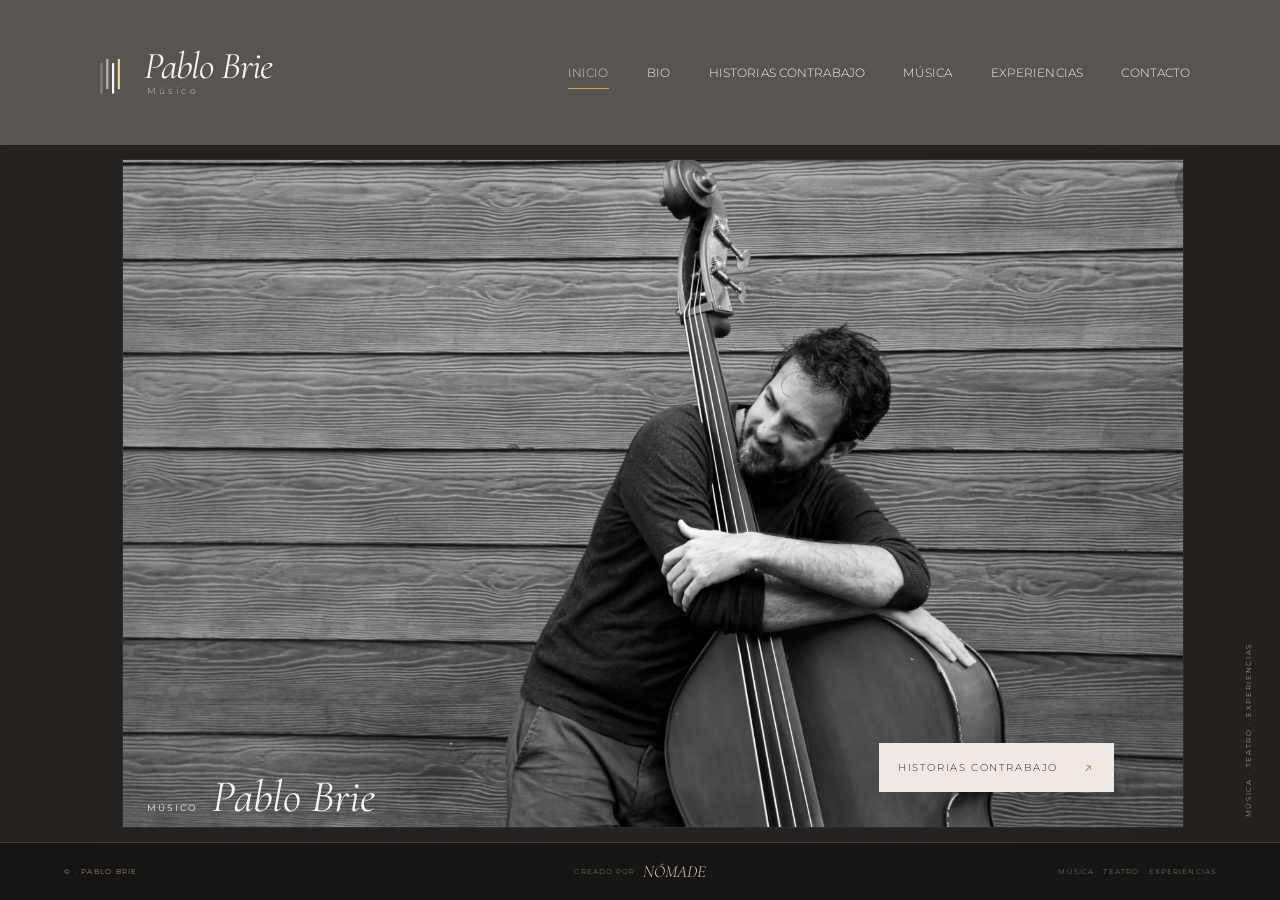
==== commit b8aac48e: "Update index.html" ====
--- a/index.html
+++ b/index.html
@@ -23,17 +23,14 @@
     <link rel="preconnect" href="https://fonts.googleapis.com">
 
     <link
-        href="https://fonts.googleapis.com/css2?family=Cormorant+Garamond:ital,wght@0,400;0,500;1,400;1,500&family=Montserrat:wght@300;400;500&display=swap"
+        href="https://fonts.googleapis.com/css2?family=Cormorant+Garamond:ital,wght@0,400;1,400;1,500&family=Montserrat:wght@300;400;500&display=swap"
         rel="stylesheet"
     >
 
 
     <!-- CSS -->
 
-    <link
-        rel="stylesheet"
-        href="css/style.css"
-    >
+   <link rel="stylesheet" href="css/style.css">
 
 </head>
 
@@ -80,9 +77,13 @@
             <a
                 href="./"
                 class="active"
-            >INICIO</a>
-
-            <a href="bio/">BIO</a>
+            >
+                INICIO
+            </a>
+
+            <a href="bio/">
+                BIO
+            </a>
 
             <a href="historias-contrabajo/">
                 HISTORIAS CONTRABAJO
@@ -90,12 +91,20 @@
 
             <div class="nav-item">
 
-                <a href="musica/">MÚSICA</a>
+                <a href="musica/">
+                    MÚSICA
+                </a>
 
                 <div class="submenu">
 
-                    <a href="musica/mi-musica/">MI MÚSICA</a>
-                    <a href="musica/cancionero/">CANCIONERO</a>
+                    <a href="musica/mi-musica/">
+                        MI MÚSICA
+                    </a>
+
+                    <a href="musica/cancionero/">
+                        CANCIONERO
+                    </a>
+
                     <a href="musica/musica-para-teatro/">
                         MÚSICA PARA TEATRO
                     </a>
@@ -104,9 +113,13 @@
 
             </div>
 
-            <a href="experiencias/">EXPERIENCIAS</a>
-
-            <a href="contacto/">CONTACTO</a>
+            <a href="experiencias/">
+                EXPERIENCIAS
+            </a>
+
+            <a href="contacto/">
+                CONTACTO
+            </a>
 
         </nav>
 
@@ -130,15 +143,41 @@
 
         <nav>
 
-            <a href="./">INICIO</a>
-            <a href="bio/">BIO</a>
-            <a href="historias-contrabajo/">HISTORIAS CONTRABAJO</a>
-            <a href="musica/">MÚSICA</a>
-            <a href="musica/mi-musica/"><small>MI MÚSICA</small></a>
-            <a href="musica/cancionero/"><small>CANCIONERO</small></a>
-            <a href="musica/musica-para-teatro/"><small>MÚSICA PARA TEATRO</small></a>
-            <a href="experiencias/">EXPERIENCIAS</a>
-            <a href="contacto/">CONTACTO</a>
+            <a href="./">
+                INICIO
+            </a>
+
+            <a href="bio/">
+                BIO
+            </a>
+
+            <a href="historias-contrabajo/">
+                HISTORIAS CONTRABAJO
+            </a>
+
+            <a href="musica/">
+                MÚSICA
+            </a>
+
+            <a href="musica/mi-musica/">
+                <small>MI MÚSICA</small>
+            </a>
+
+            <a href="musica/cancionero/">
+                <small>CANCIONERO</small>
+            </a>
+
+            <a href="musica/musica-para-teatro/">
+                <small>MÚSICA PARA TEATRO</small>
+            </a>
+
+            <a href="experiencias/">
+                EXPERIENCIAS
+            </a>
+
+            <a href="contacto/">
+                CONTACTO
+            </a>
 
         </nav>
 
@@ -162,24 +201,35 @@
 
             <div class="hero-shade"></div>
 
+
             <div class="hero-intro">
 
-                <span class="hero-small">MÚSICO</span>
-
-                <h1>Pablo Brie</h1>
+                <span class="hero-small">
+                    MÚSICO
+                </span>
+
+                <h1>
+                    Pablo Brie
+                </h1>
 
             </div>
+
 
             <a
                 href="historias-contrabajo/"
                 class="hero-button"
             >
 
-                <span>HISTORIAS CONTRABAJO</span>
-
-                <span class="button-arrow">↗</span>
-
-            </a>
+                <span>
+                    HISTORIAS CONTRABAJO
+                </span>
+
+                <span class="button-arrow">
+                    ↗
+                </span>
+
+            </a>
+
 
             <div class="hero-signature">
 
@@ -206,9 +256,12 @@
 
         </div>
 
+
         <div class="footer-center">
 
-            <span>CREADO POR</span>
+            <span>
+                CREADO POR
+            </span>
 
             <a
                 href="https://www.somosnomade.com.ar/"
@@ -220,6 +273,7 @@
 
         </div>
 
+
         <div class="footer-right">
 
             <span>
--- a/css/style.css
+++ b/css/style.css
@@ -1,6 +1,6 @@
 /* ==================================================
    PABLO BRIE
-   HOME
+   STYLE GENERAL
 ================================================== */
 
 
@@ -56,12 +56,9 @@
 body {
 
     width: 100%;
-    height: 100%;
-
-}
-
-
-
+    min-height: 100%;
+
+}
 
 
 body {
@@ -144,8 +141,6 @@
 }
 
 
-/* Símbolo del logo */
-
 .brand-symbol {
 
     display: block;
@@ -163,8 +158,6 @@
 }
 
 
-/* Contenedor del nombre */
-
 .brand-name {
 
     display: flex;
@@ -178,8 +171,6 @@
 }
 
 
-/* Pablo Brie */
-
 .brand-title {
 
     font-family: var(--serif);
@@ -200,8 +191,6 @@
 
 }
 
-
-/* Músico */
 
 .brand-subtitle {
 
@@ -260,8 +249,6 @@
 
 }
 
-
-/* línea dorada */
 
 .main-nav > a::after,
 .nav-item > a::after {
@@ -731,8 +718,6 @@
     }
 
 
-    /* Logo */
-
     .brand-symbol {
 
         width: 36px;
@@ -795,13 +780,6 @@
 
 @media (max-width: 760px) {
 
-
-    html,
-  
-
-
-    /* HEADER */
-
     .site-header {
 
         height: 95px;
@@ -811,8 +789,6 @@
     }
 
 
-    /* Logo + nombre */
-
     .brand {
 
         gap: 9px;
@@ -847,8 +823,6 @@
     }
 
 
-    /* NAV DESKTOP */
-
     .main-nav {
 
         display: none;
@@ -856,8 +830,6 @@
     }
 
 
-    /* BOTÓN */
-
     .menu-button {
 
         display: flex;
@@ -865,8 +837,6 @@
     }
 
 
-    /* HOME */
-
     .home {
 
         top: 95px;
@@ -875,8 +845,6 @@
 
     }
 
-
-    /* FOTO */
 
     .hero-image {
 
@@ -895,8 +863,6 @@
 
     }
 
-
-    /* CAPA */
 
     .hero-shade {
 
@@ -911,8 +877,6 @@
     }
 
 
-    /* NOMBRE */
-
     .hero-intro {
 
         left: 25px;
@@ -935,8 +899,6 @@
     }
 
 
-    /* BOTÓN */
-
     .hero-button {
 
         left: 25px;
@@ -954,8 +916,6 @@
     }
 
 
-    /* TEXTO VERTICAL */
-
     .hero-signature {
 
         display: none;
@@ -963,9 +923,7 @@
     }
 
 
-    /* ==================================================
-       MOBILE MENU
-    ================================================== */
+    /* MOBILE MENU */
 
     .mobile-menu {
 
@@ -1040,6 +998,7 @@
 
 }
 
+
 /* ==================================================
    FOOTER GENERAL
 ================================================== */
@@ -1180,10 +1139,49 @@
 
 
 /* ==================================================
+   COMPORTAMIENTO GENERAL DE LAS PÁGINAS
+================================================== */
+
+body.home-page {
+
+    overflow: hidden;
+
+}
+
+
+body.internal-page {
+
+    overflow-x: hidden;
+
+    overflow-y: auto;
+
+}
+
+
+/* ==================================================
+   HOME — UNA SOLA PANTALLA
+================================================== */
+
+body.home-page .home {
+
+    position: fixed;
+
+    top: 170px;
+
+    left: 0;
+
+    width: 100%;
+
+    height: calc(100vh - 235px);
+
+}
+
+
+/* ==================================================
    FOOTER EN HOME
 ================================================== */
 
-body:has(.home) .site-footer {
+body.home-page .site-footer {
 
     position: fixed;
 
@@ -1191,6 +1189,36 @@
 
     bottom: 0;
 
+    width: 100%;
+
+    height: 65px;
+
+}
+
+
+/* ==================================================
+   FOOTER EN PÁGINAS INTERNAS
+================================================== */
+
+body.internal-page .site-footer {
+
+    position: relative;
+
+    width: 100%;
+
+    min-height: 65px;
+
+}
+
+
+/* ==================================================
+   FOOTER GENERAL
+================================================== */
+
+.site-footer {
+
+    flex-shrink: 0;
+
 }
 
 
@@ -1200,155 +1228,202 @@
 
 @media (max-width: 760px) {
 
-    .site-footer {
+    body.home-page .home {
+
+        top: 95px;
+
+        height: calc(100vh - 155px);
+
+    }
+
+
+    body.home-page .site-footer {
+
+        position: fixed;
+
+        left: 0;
+
+        bottom: 0;
+
+        width: 100%;
 
         height: 60px;
 
-        min-height: 60px;
-
-        padding: 0 18px;
-
-        display: grid;
-
-        grid-template-columns: 1fr 1fr;
-
-        gap: 10px;
-
-    }
-
-
-    .footer-center {
-
-        justify-content: flex-end;
-
-    }
-
-
-    .footer-center span {
-
-        font-size: 6px;
-
-    }
-
-
-    .footer-center a {
-
-        font-size: 14px;
-
-    }
-
-
-    .footer-right {
-
-        display: none;
-
-    }
-
-
-    .footer-left span {
-
-        font-size: 6px;
-
-    }
-
-
-    body:has(.home) .site-footer {
-
-        position: fixed;
-
-        bottom: 0;
-
-        left: 0;
-
-        width: 100%;
-
-    }
-
-}
-
-/* ==================================================
-   COMPORTAMIENTO GENERAL DE LAS PÁGINAS
-================================================== */
-
-body.home-page {
-    overflow: hidden;
-}
-
-body.internal-page {
-    overflow-x: hidden;
-    overflow-y: auto;
-}
-
-
-/* ==================================================
-   HOME — UNA SOLA PANTALLA
-================================================== */
-
-body.home-page .home {
-    position: fixed;
-    top: 170px;
-    left: 0;
-    width: 100%;
-    height: calc(100vh - 235px);
-}
-
-
-/* ==================================================
-   FOOTER EN HOME
-================================================== */
-
-body.home-page .site-footer {
-    position: fixed;
-    left: 0;
-    bottom: 0;
-    width: 100%;
-    height: 65px;
-}
-
-
-/* ==================================================
-   FOOTER EN PÁGINAS INTERNAS
-================================================== */
-
-body.internal-page .site-footer {
-    position: relative;
-    width: 100%;
-    min-height: 65px;
-}
-
-
-/* ==================================================
-   FOOTER GENERAL
-================================================== */
-
-.site-footer {
-    flex-shrink: 0;
-}
-
-
-/* ==================================================
-   FOOTER MOBILE
+    }
+
+
+    body.internal-page .site-footer {
+
+        position: relative;
+
+        min-height: 120px;
+
+        height: auto;
+
+    }
+
+}
+
+
+/* ==================================================
+   HOME — COMPOSICIÓN MÁS COMPACTA
+   SOLO AFECTA A LA PORTADA
+================================================== */
+
+@media (min-width: 761px) {
+
+    body.home-page .site-header {
+
+        height: 145px;
+
+        padding:
+            24px
+            clamp(38px, 7vw, 125px);
+
+    }
+
+
+    body.home-page .home {
+
+        top: 145px;
+
+        height: calc(100vh - 203px);
+
+    }
+
+
+    body.home-page .hero-image {
+
+        top: 14px;
+
+        bottom: 14px;
+
+        left: clamp(58px, 9.5vw, 155px);
+
+        right: clamp(58px, 7.5vw, 135px);
+
+        border: 1px solid rgba(247, 244, 239, .05);
+
+    }
+
+
+    body.home-page .hero-intro {
+
+        left: clamp(70px, 11.5vw, 200px);
+
+        bottom: 22px;
+
+    }
+
+
+    body.home-page .hero-button {
+
+        right: clamp(68px, 13vw, 230px);
+
+        bottom: 50px;
+
+        padding: 16px 19px;
+
+    }
+
+
+    body.home-page .site-footer {
+
+        height: 58px;
+
+    }
+
+}
+
+
+/* ==================================================
+   HOME — MOBILE COMPACTO
 ================================================== */
 
 @media (max-width: 760px) {
 
+    body.home-page .site-header {
+
+        height: 88px;
+
+        padding: 16px 20px;
+
+    }
+
+
+    body.home-page .brand-symbol {
+
+        width: 30px;
+
+        height: 44px;
+
+    }
+
+
+    body.home-page .brand-title {
+
+        font-size: 27px;
+
+    }
+
+
     body.home-page .home {
-        top: 95px;
-        height: calc(100vh - 155px);
-    }
+
+        top: 88px;
+
+        height: calc(100vh - 143px);
+
+    }
+
+
+    body.home-page .hero-image {
+
+        top: 10px;
+
+        bottom: 10px;
+
+        left: 12px;
+
+        right: 12px;
+
+    }
+
+
+    body.home-page .hero-intro {
+
+        left: 25px;
+
+        bottom: 20px;
+
+    }
+
+
+    body.home-page .hero-button {
+
+        bottom: 94px;
+
+        padding: 13px 15px;
+
+        font-size: 8px;
+
+        gap: 15px;
+
+    }
+
 
     body.home-page .site-footer {
-        position: fixed;
-        left: 0;
-        bottom: 0;
-        width: 100%;
-        height: 60px;
-    }
-
-    body.internal-page .site-footer {
-        position: relative;
-        min-height: 120px;
-        height: auto;
-    }
-
-}
+
+        height: 55px;
+
+        min-height: 55px;
+
+    }
+
+
+    body.home-page .mobile-menu {
+
+        inset: 88px 0 0 0;
+
+    }
+
+}
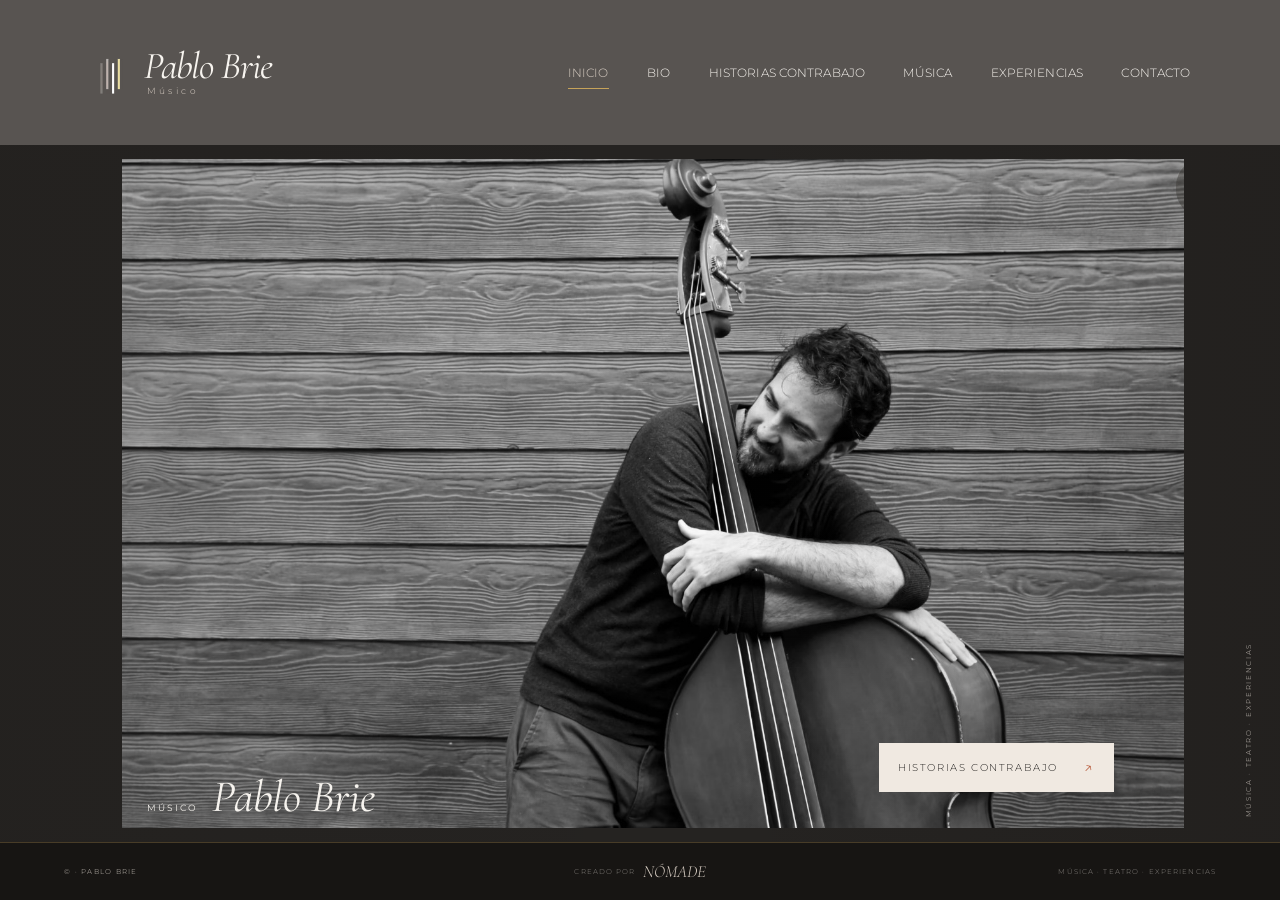
==== commit 63b7f9f4: "Update index.html" ====
--- a/index.html
+++ b/index.html
@@ -297,7 +297,112 @@
         config-url="https://static.getwcag.com/configs/L5VOLgu5S8h80TInUxdV/config.json"
         use-important="false"
     ></script>
-
+<!-- ==================================================
+     POPUP — FUNCIONES
+================================================== -->
+
+<div
+    class="shows-popup"
+    id="shows-popup"
+    aria-hidden="false"
+>
+
+    <div class="shows-popup-card">
+
+        <button
+            class="shows-popup-close"
+            id="shows-popup-close"
+            type="button"
+            aria-label="Cerrar próximas funciones"
+        >
+            ×
+        </button>
+
+
+        <div class="shows-popup-kicker">
+            PRÓXIMAS FUNCIONES
+        </div>
+
+
+        <h2>
+            Pablo <em>Brie</em>
+        </h2>
+
+
+        <div class="shows-list">
+
+            <div class="show-item">
+
+                <div class="show-date">
+                    30 SEPT
+                </div>
+
+                <div class="show-info">
+
+                    <strong>
+                        Sucre, Bolivia
+                    </strong>
+
+                    <span>
+                        Centro Cultural Tanga Tanga
+                    </span>
+
+                </div>
+
+            </div>
+
+
+            <div class="show-item">
+
+                <div class="show-date">
+                    02 OCT
+                </div>
+
+                <div class="show-info">
+
+                    <strong>
+                        Cochabamba, Bolivia
+                    </strong>
+
+                    <span>
+                        Palacio Patiño
+                    </span>
+
+                </div>
+
+            </div>
+
+
+            <div class="show-item">
+
+                <div class="show-date">
+                    11 OCT
+                </div>
+
+                <div class="show-info">
+
+                    <strong>
+                        Morón, Pcia. Bs. As.
+                    </strong>
+
+                    <span>
+                        Sociedad Italiana de Morón
+                    </span>
+
+                </div>
+
+            </div>
+
+        </div>
+
+
+        <div class="shows-popup-footer">
+            MÚSICA · TEATRO · ENCUENTRO
+        </div>
+
+    </div>
+
+</div>
 </body>
 
 </html>
--- a/css/style.css
+++ b/css/style.css
@@ -1,6 +1,6 @@
 /* ==================================================
    PABLO BRIE
-   STYLE GENERAL
+   HOME
 ================================================== */
 
 
@@ -56,9 +56,12 @@
 body {
 
     width: 100%;
-    min-height: 100%;
-
-}
+    height: 100%;
+
+}
+
+
+
 
 
 body {
@@ -141,6 +144,8 @@
 }
 
 
+/* Símbolo del logo */
+
 .brand-symbol {
 
     display: block;
@@ -158,6 +163,8 @@
 }
 
 
+/* Contenedor del nombre */
+
 .brand-name {
 
     display: flex;
@@ -171,6 +178,8 @@
 }
 
 
+/* Pablo Brie */
+
 .brand-title {
 
     font-family: var(--serif);
@@ -191,6 +200,8 @@
 
 }
 
+
+/* Músico */
 
 .brand-subtitle {
 
@@ -249,6 +260,8 @@
 
 }
 
+
+/* línea dorada */
 
 .main-nav > a::after,
 .nav-item > a::after {
@@ -718,6 +731,8 @@
     }
 
 
+    /* Logo */
+
     .brand-symbol {
 
         width: 36px;
@@ -780,6 +795,13 @@
 
 @media (max-width: 760px) {
 
+
+    html,
+  
+
+
+    /* HEADER */
+
     .site-header {
 
         height: 95px;
@@ -789,6 +811,8 @@
     }
 
 
+    /* Logo + nombre */
+
     .brand {
 
         gap: 9px;
@@ -823,6 +847,8 @@
     }
 
 
+    /* NAV DESKTOP */
+
     .main-nav {
 
         display: none;
@@ -830,6 +856,8 @@
     }
 
 
+    /* BOTÓN */
+
     .menu-button {
 
         display: flex;
@@ -837,6 +865,8 @@
     }
 
 
+    /* HOME */
+
     .home {
 
         top: 95px;
@@ -845,6 +875,8 @@
 
     }
 
+
+    /* FOTO */
 
     .hero-image {
 
@@ -863,6 +895,8 @@
 
     }
 
+
+    /* CAPA */
 
     .hero-shade {
 
@@ -877,6 +911,8 @@
     }
 
 
+    /* NOMBRE */
+
     .hero-intro {
 
         left: 25px;
@@ -899,6 +935,8 @@
     }
 
 
+    /* BOTÓN */
+
     .hero-button {
 
         left: 25px;
@@ -916,6 +954,8 @@
     }
 
 
+    /* TEXTO VERTICAL */
+
     .hero-signature {
 
         display: none;
@@ -923,7 +963,9 @@
     }
 
 
-    /* MOBILE MENU */
+    /* ==================================================
+       MOBILE MENU
+    ================================================== */
 
     .mobile-menu {
 
@@ -998,7 +1040,6 @@
 
 }
 
-
 /* ==================================================
    FOOTER GENERAL
 ================================================== */
@@ -1139,22 +1180,103 @@
 
 
 /* ==================================================
+   FOOTER EN HOME
+================================================== */
+
+body:has(.home) .site-footer {
+
+    position: fixed;
+
+    left: 0;
+
+    bottom: 0;
+
+}
+
+
+/* ==================================================
+   FOOTER MOBILE
+================================================== */
+
+@media (max-width: 760px) {
+
+    .site-footer {
+
+        height: 60px;
+
+        min-height: 60px;
+
+        padding: 0 18px;
+
+        display: grid;
+
+        grid-template-columns: 1fr 1fr;
+
+        gap: 10px;
+
+    }
+
+
+    .footer-center {
+
+        justify-content: flex-end;
+
+    }
+
+
+    .footer-center span {
+
+        font-size: 6px;
+
+    }
+
+
+    .footer-center a {
+
+        font-size: 14px;
+
+    }
+
+
+    .footer-right {
+
+        display: none;
+
+    }
+
+
+    .footer-left span {
+
+        font-size: 6px;
+
+    }
+
+
+    body:has(.home) .site-footer {
+
+        position: fixed;
+
+        bottom: 0;
+
+        left: 0;
+
+        width: 100%;
+
+    }
+
+}
+
+/* ==================================================
    COMPORTAMIENTO GENERAL DE LAS PÁGINAS
 ================================================== */
 
 body.home-page {
-
     overflow: hidden;
-
-}
-
+}
 
 body.internal-page {
-
     overflow-x: hidden;
-
     overflow-y: auto;
-
 }
 
 
@@ -1163,17 +1285,11 @@
 ================================================== */
 
 body.home-page .home {
-
     position: fixed;
-
     top: 170px;
-
     left: 0;
-
     width: 100%;
-
     height: calc(100vh - 235px);
-
 }
 
 
@@ -1182,17 +1298,11 @@
 ================================================== */
 
 body.home-page .site-footer {
-
     position: fixed;
-
     left: 0;
-
     bottom: 0;
-
     width: 100%;
-
     height: 65px;
-
 }
 
 
@@ -1201,13 +1311,9 @@
 ================================================== */
 
 body.internal-page .site-footer {
-
     position: relative;
-
     width: 100%;
-
     min-height: 65px;
-
 }
 
 
@@ -1216,9 +1322,7 @@
 ================================================== */
 
 .site-footer {
-
     flex-shrink: 0;
-
 }
 
 
@@ -1229,201 +1333,115 @@
 @media (max-width: 760px) {
 
     body.home-page .home {
-
         top: 95px;
-
         height: calc(100vh - 155px);
-
-    }
-
+    }
 
     body.home-page .site-footer {
-
         position: fixed;
-
         left: 0;
-
         bottom: 0;
-
         width: 100%;
-
         height: 60px;
-
-    }
-
+    }
 
     body.internal-page .site-footer {
-
         position: relative;
-
         min-height: 120px;
-
         height: auto;
-
-    }
-
-}
-
-
-/* ==================================================
-   HOME — COMPOSICIÓN MÁS COMPACTA
-   SOLO AFECTA A LA PORTADA
-================================================== */
-
-@media (min-width: 761px) {
+    }
+
+}
+/* ==================================================
+   PABLO BRIE — HOME COMPACTA
+   SOLO MODIFICA LA PORTADA
+================================================== */
+
+body.home-page .site-header {
+    height: 145px;
+    padding: 24px clamp(38px, 7vw, 125px);
+}
+
+body.home-page .home {
+    top: 145px;
+    height: calc(100vh - 203px);
+}
+
+body.home-page .hero-image {
+    top: 14px;
+    bottom: 14px;
+    left: clamp(58px, 9.5vw, 155px);
+    right: clamp(58px, 7.5vw, 135px);
+}
+
+body.home-page .hero-intro {
+    left: clamp(70px, 11.5vw, 200px);
+    bottom: 22px;
+}
+
+body.home-page .hero-button {
+    right: clamp(68px, 13vw, 230px);
+    bottom: 50px;
+    padding: 16px 19px;
+}
+
+body.home-page .site-footer {
+    position: fixed;
+    left: 0;
+    bottom: 0;
+    width: 100%;
+    height: 58px;
+}
+
+
+/* ==================================================
+   MOBILE
+================================================== */
+
+@media (max-width: 760px) {
 
     body.home-page .site-header {
-
-        height: 145px;
-
-        padding:
-            24px
-            clamp(38px, 7vw, 125px);
-
-    }
-
+        height: 88px;
+        padding: 16px 20px;
+    }
 
     body.home-page .home {
-
-        top: 145px;
-
-        height: calc(100vh - 203px);
-
-    }
-
+        top: 88px;
+        height: calc(100vh - 143px);
+    }
 
     body.home-page .hero-image {
-
-        top: 14px;
-
-        bottom: 14px;
-
-        left: clamp(58px, 9.5vw, 155px);
-
-        right: clamp(58px, 7.5vw, 135px);
-
-        border: 1px solid rgba(247, 244, 239, .05);
-
-    }
-
+        top: 10px;
+        bottom: 10px;
+        left: 12px;
+        right: 12px;
+    }
 
     body.home-page .hero-intro {
-
-        left: clamp(70px, 11.5vw, 200px);
-
-        bottom: 22px;
-
-    }
-
+        left: 25px;
+        bottom: 20px;
+    }
 
     body.home-page .hero-button {
-
-        right: clamp(68px, 13vw, 230px);
-
-        bottom: 50px;
-
-        padding: 16px 19px;
-
-    }
-
+        left: 25px;
+        right: auto;
+        bottom: 94px;
+        padding: 13px 15px;
+        font-size: 8px;
+        gap: 15px;
+    }
 
     body.home-page .site-footer {
-
-        height: 58px;
-
-    }
-
-}
-
-
-/* ==================================================
-   HOME — MOBILE COMPACTO
-================================================== */
-
-@media (max-width: 760px) {
-
-    body.home-page .site-header {
-
-        height: 88px;
-
-        padding: 16px 20px;
-
-    }
-
-
-    body.home-page .brand-symbol {
-
-        width: 30px;
-
-        height: 44px;
-
-    }
-
-
-    body.home-page .brand-title {
-
-        font-size: 27px;
-
-    }
-
-
-    body.home-page .home {
-
-        top: 88px;
-
-        height: calc(100vh - 143px);
-
-    }
-
-
-    body.home-page .hero-image {
-
-        top: 10px;
-
-        bottom: 10px;
-
-        left: 12px;
-
-        right: 12px;
-
-    }
-
-
-    body.home-page .hero-intro {
-
-        left: 25px;
-
-        bottom: 20px;
-
-    }
-
-
-    body.home-page .hero-button {
-
-        bottom: 94px;
-
-        padding: 13px 15px;
-
-        font-size: 8px;
-
-        gap: 15px;
-
-    }
-
-
-    body.home-page .site-footer {
-
+        position: fixed;
+        left: 0;
+        bottom: 0;
+        width: 100%;
         height: 55px;
-
         min-height: 55px;
-
-    }
-
+    }
 
     body.home-page .mobile-menu {
-
         inset: 88px 0 0 0;
-
-    }
-
-}
+    }
+
+}
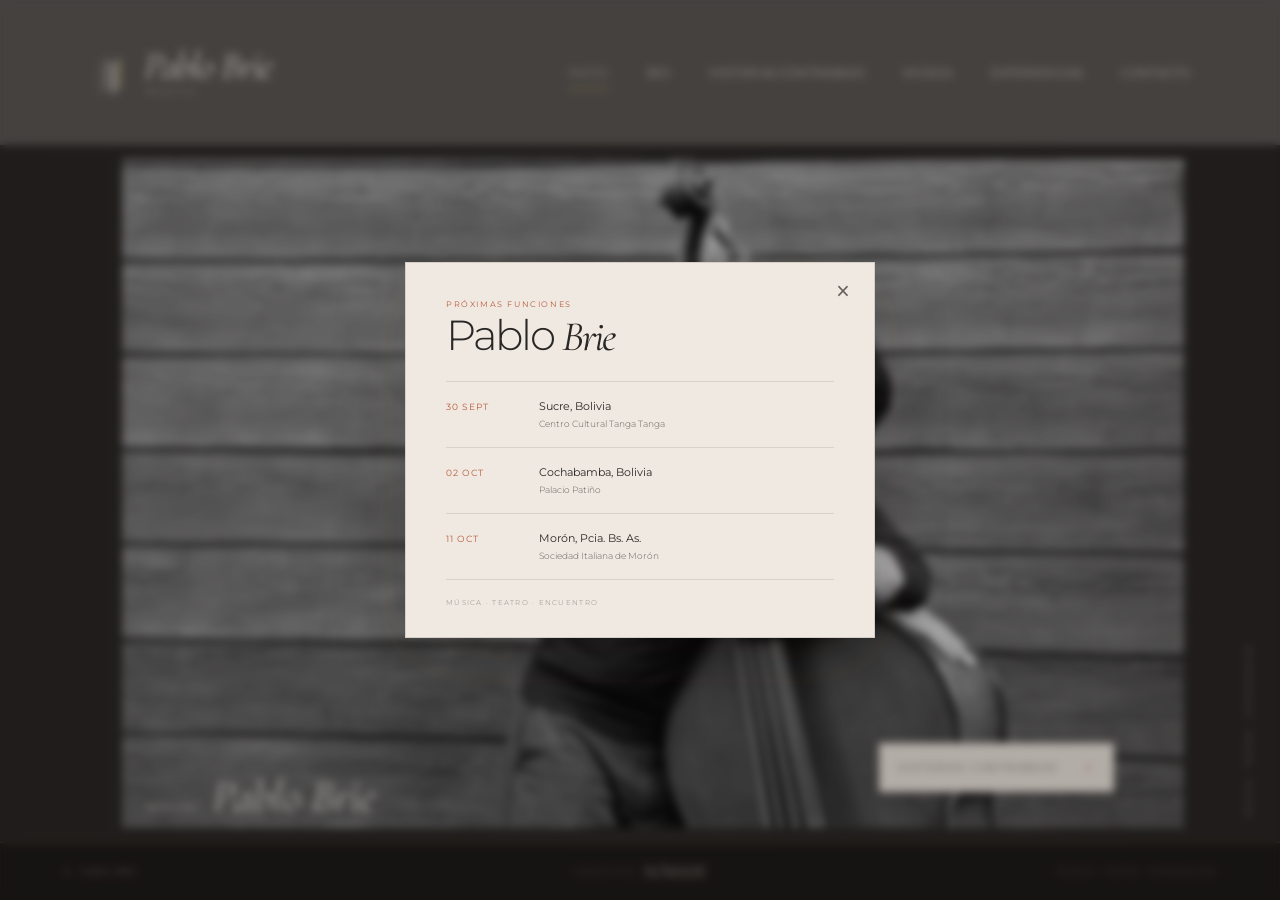
==== commit 1f0dca4c: "Update index.html" ====
--- a/index.html
+++ b/index.html
@@ -289,7 +289,30 @@
 
     <script src="js/main.js"></script>
 
-
+<script>
+document.addEventListener("DOMContentLoaded", function () {
+
+    const popup = document.getElementById("shows-popup");
+    const closeButton = document.getElementById("shows-popup-close");
+
+    if (!popup || !closeButton) {
+        return;
+    }
+
+    closeButton.onclick = function () {
+        popup.style.display = "none";
+        popup.setAttribute("aria-hidden", "true");
+    };
+
+    popup.onclick = function (event) {
+        if (event.target === popup) {
+            popup.style.display = "none";
+            popup.setAttribute("aria-hidden", "true");
+        }
+    };
+
+});
+</script>
     <!-- ACCESIBILIDAD -->
 
     <script
--- a/css/style.css
+++ b/css/style.css
@@ -1445,3 +1445,360 @@
     }
 
 }
+/* ==================================================
+   POPUP — FUNCIONES
+================================================== */
+
+.shows-popup {
+
+    position: fixed;
+
+    inset: 0;
+
+    z-index: 2000;
+
+    display: flex;
+
+    align-items: center;
+
+    justify-content: center;
+
+    padding: 25px;
+
+    background: rgba(23, 21, 19, .28);
+
+    backdrop-filter: blur(4px);
+
+    animation: showsFadeIn .35s ease both;
+
+}
+
+
+.shows-popup-card {
+
+    position: relative;
+
+    width: min(470px, 100%);
+
+    padding:
+        36px
+        40px
+        30px;
+
+    background: var(--crema);
+
+    color: var(--texto-oscuro);
+
+    border:
+        1px solid
+        rgba(88, 84, 81, .18);
+
+    box-shadow:
+        0 20px 70px rgba(23, 21, 19, .18);
+
+    animation: showsCardIn .45s ease both;
+
+}
+
+
+/* ==================================================
+   CERRAR
+================================================== */
+
+.shows-popup-close {
+
+    position: absolute;
+
+    top: 14px;
+    right: 17px;
+
+    width: 28px;
+    height: 28px;
+
+    display: flex;
+
+    align-items: center;
+    justify-content: center;
+
+    border: 0;
+
+    background: transparent;
+
+    color: var(--gris-medio);
+
+    font-family: Arial, sans-serif;
+
+    font-size: 23px;
+
+    font-weight: 300;
+
+    line-height: 1;
+
+    cursor: pointer;
+
+    transition:
+        color .25s ease,
+        transform .25s ease;
+
+}
+
+
+.shows-popup-close:hover {
+
+    color: var(--terracota);
+
+    transform: rotate(90deg);
+
+}
+
+
+/* ==================================================
+   TÍTULO
+================================================== */
+
+.shows-popup-kicker {
+
+    margin-bottom: 8px;
+
+    font-family: var(--sans);
+
+    font-size: 8px;
+
+    font-weight: 400;
+
+    letter-spacing: .2em;
+
+    color: var(--terracota);
+
+}
+
+
+.shows-popup-card h2 {
+
+    margin: 0 0 25px;
+
+    font-family: var(--sans);
+
+    font-size: 42px;
+
+    font-weight: 300;
+
+    line-height: .9;
+
+    letter-spacing: -.05em;
+
+}
+
+
+.shows-popup-card h2 em {
+
+    font-family: var(--serif);
+
+    font-style: italic;
+
+    font-weight: 400;
+
+}
+
+
+/* ==================================================
+   LISTADO
+================================================== */
+
+.shows-list {
+
+    border-top: 1px solid rgba(88, 84, 81, .15);
+
+}
+
+
+.show-item {
+
+    display: grid;
+
+    grid-template-columns: 75px 1fr;
+
+    gap: 18px;
+
+    padding: 17px 0;
+
+    border-bottom: 1px solid rgba(88, 84, 81, .15);
+
+}
+
+
+.show-date {
+
+    padding-top: 2px;
+
+    font-family: var(--sans);
+
+    font-size: 9px;
+
+    font-weight: 400;
+
+    letter-spacing: .12em;
+
+    color: var(--terracota);
+
+}
+
+
+.show-info {
+
+    display: flex;
+
+    flex-direction: column;
+
+    gap: 4px;
+
+}
+
+
+.show-info strong {
+
+    font-family: var(--sans);
+
+    font-size: 11px;
+
+    font-weight: 400;
+
+    color: var(--texto-oscuro);
+
+}
+
+
+.show-info span {
+
+    font-family: var(--sans);
+
+    font-size: 9px;
+
+    line-height: 1.45;
+
+    color: var(--gris-medio);
+
+}
+
+
+/* ==================================================
+   PIE
+================================================== */
+
+.shows-popup-footer {
+
+    padding-top: 18px;
+
+    font-family: var(--sans);
+
+    font-size: 7px;
+
+    letter-spacing: .18em;
+
+    color: var(--gris-claro);
+
+}
+
+
+/* ==================================================
+   ANIMACIONES
+================================================== */
+
+@keyframes showsFadeIn {
+
+    from {
+        opacity: 0;
+    }
+
+    to {
+        opacity: 1;
+    }
+
+}
+
+
+@keyframes showsCardIn {
+
+    from {
+        opacity: 0;
+
+        transform:
+            translateY(10px)
+            scale(.98);
+    }
+
+    to {
+        opacity: 1;
+
+        transform:
+            translateY(0)
+            scale(1);
+    }
+
+}
+
+
+/* ==================================================
+   MOBILE
+================================================== */
+
+@media (max-width: 760px) {
+
+    .shows-popup {
+
+        padding: 18px;
+
+    }
+
+
+    .shows-popup-card {
+
+        padding:
+            30px
+            25px
+            25px;
+
+    }
+
+
+    .shows-popup-card h2 {
+
+        font-size: 36px;
+
+        margin-bottom: 22px;
+
+    }
+
+
+    .show-item {
+
+        grid-template-columns: 65px 1fr;
+
+        gap: 12px;
+
+        padding: 15px 0;
+
+    }
+
+
+    .show-date {
+
+        font-size: 8px;
+
+    }
+
+
+    .show-info strong {
+
+        font-size: 10px;
+
+    }
+
+
+    .show-info span {
+
+        font-size: 8px;
+
+    }
+
+}
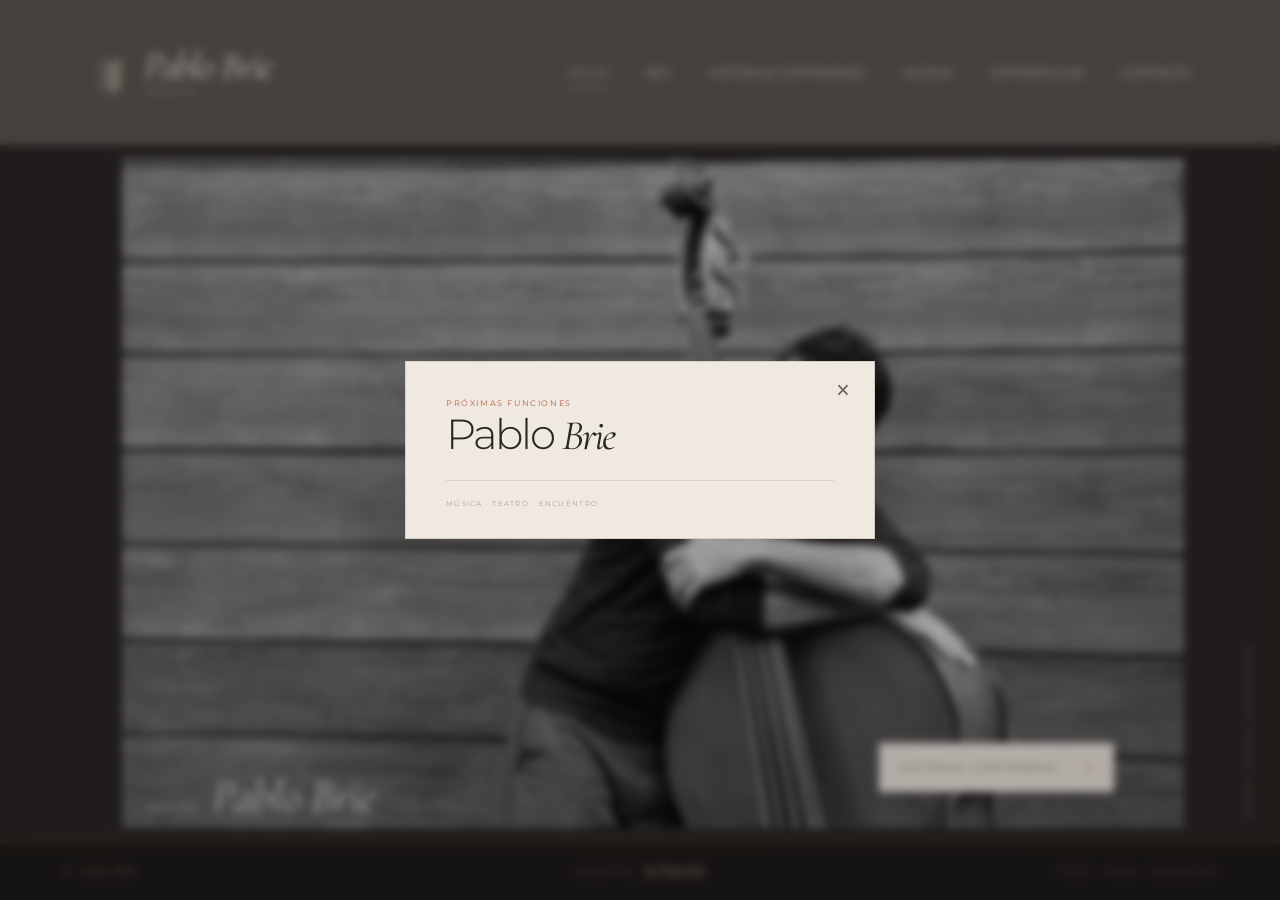
==== commit b0a22b9f: "Update index.html" ====
--- a/index.html
+++ b/index.html
@@ -289,30 +289,7 @@
 
     <script src="js/main.js"></script>
 
-<script>
-document.addEventListener("DOMContentLoaded", function () {
-
-    const popup = document.getElementById("shows-popup");
-    const closeButton = document.getElementById("shows-popup-close");
-
-    if (!popup || !closeButton) {
-        return;
-    }
-
-    closeButton.onclick = function () {
-        popup.style.display = "none";
-        popup.setAttribute("aria-hidden", "true");
-    };
-
-    popup.onclick = function (event) {
-        if (event.target === popup) {
-            popup.style.display = "none";
-            popup.setAttribute("aria-hidden", "true");
-        }
-    };
-
-});
-</script>
+
     <!-- ACCESIBILIDAD -->
 
     <script
@@ -321,111 +298,34 @@
         use-important="false"
     ></script>
 <!-- ==================================================
-     POPUP — FUNCIONES
+     POPUP — FUNCIONES DINÁMICAS
 ================================================== -->
 
 <div
     class="shows-popup"
     id="shows-popup"
-    aria-hidden="false"
+    aria-hidden="true"
 >
-
-    <div class="shows-popup-card">
-
+    <div class="shows-popup-card" role="dialog" aria-modal="true" aria-labelledby="shows-popup-title">
         <button
             class="shows-popup-close"
             id="shows-popup-close"
             type="button"
             aria-label="Cerrar próximas funciones"
-        >
-            ×
-        </button>
-
-
-        <div class="shows-popup-kicker">
-            PRÓXIMAS FUNCIONES
-        </div>
-
-
-        <h2>
-            Pablo <em>Brie</em>
-        </h2>
-
-
-        <div class="shows-list">
-
-            <div class="show-item">
-
-                <div class="show-date">
-                    30 SEPT
-                </div>
-
-                <div class="show-info">
-
-                    <strong>
-                        Sucre, Bolivia
-                    </strong>
-
-                    <span>
-                        Centro Cultural Tanga Tanga
-                    </span>
-
-                </div>
-
-            </div>
-
-
-            <div class="show-item">
-
-                <div class="show-date">
-                    02 OCT
-                </div>
-
-                <div class="show-info">
-
-                    <strong>
-                        Cochabamba, Bolivia
-                    </strong>
-
-                    <span>
-                        Palacio Patiño
-                    </span>
-
-                </div>
-
-            </div>
-
-
-            <div class="show-item">
-
-                <div class="show-date">
-                    11 OCT
-                </div>
-
-                <div class="show-info">
-
-                    <strong>
-                        Morón, Pcia. Bs. As.
-                    </strong>
-
-                    <span>
-                        Sociedad Italiana de Morón
-                    </span>
-
-                </div>
-
-            </div>
-
-        </div>
-
-
-        <div class="shows-popup-footer">
-            MÚSICA · TEATRO · ENCUENTRO
-        </div>
-
+        >×</button>
+
+        <div class="shows-popup-kicker">PRÓXIMAS FUNCIONES</div>
+
+        <h2 id="shows-popup-title">Pablo <em>Brie</em></h2>
+
+        <div class="shows-list" id="shows-list"></div>
+
+        <div class="shows-popup-footer">MÚSICA · TEATRO · ENCUENTRO</div>
     </div>
-
 </div>
+
+<script src="js/agenda.js"></script>
+
 </body>
 
 </html>
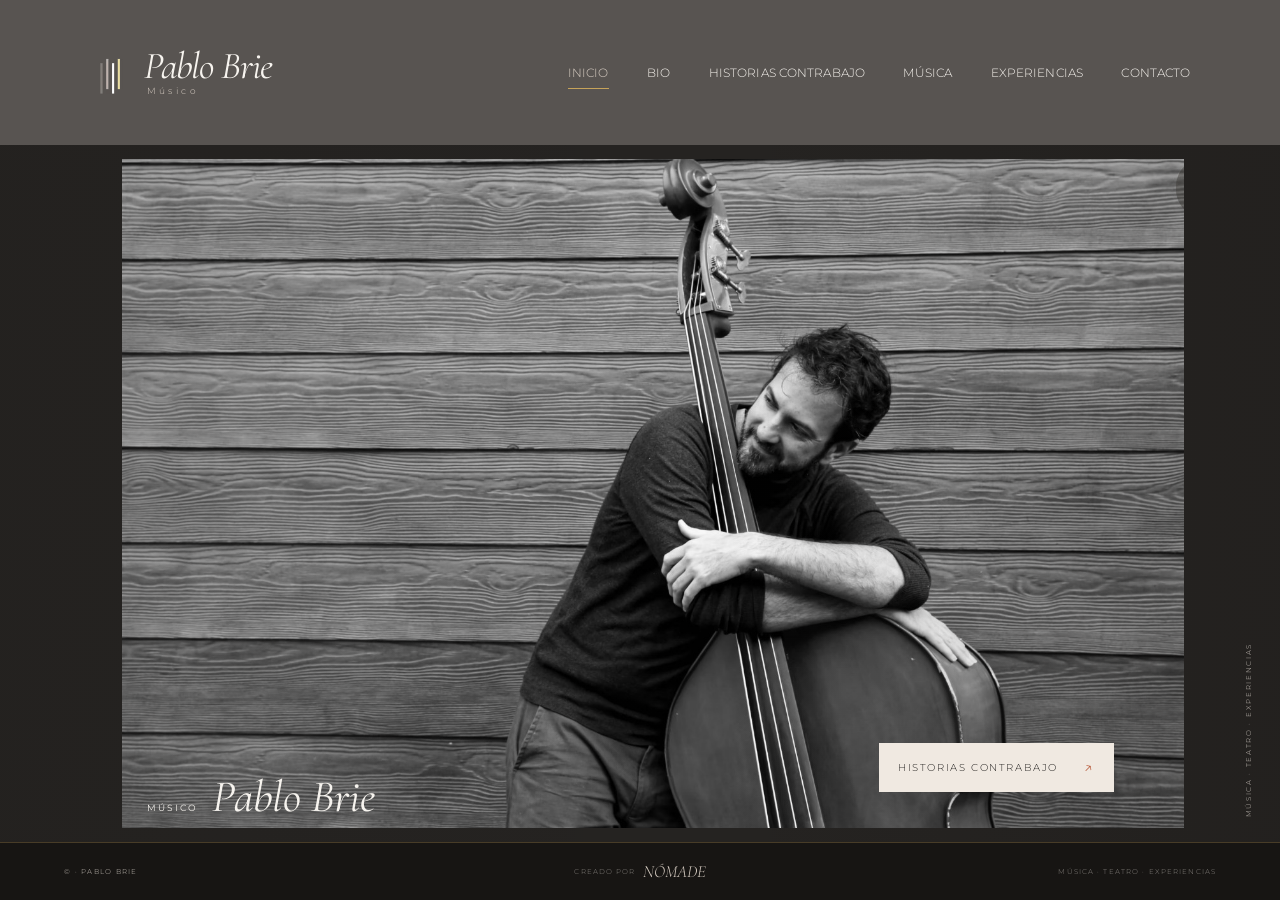
==== commit 0880efae: "Update index.html" ====
--- a/index.html
+++ b/index.html
@@ -5,7 +5,7 @@
 
     <meta charset="UTF-8">
 
-    <meta
+    <meta 
         name="viewport"
         content="width=device-width, initial-scale=1.0"
     >
--- a/css/style.css
+++ b/css/style.css
@@ -1802,3 +1802,42 @@
     }
 
 }
+
+
+/* ==================================================
+   AGENDA DINÁMICA — VISIBILIDAD Y ENTRADAS
+================================================== */
+
+.shows-popup {
+    display: none;
+}
+
+.shows-popup.is-visible {
+    display: flex;
+}
+
+.show-ticket-link {
+    display: inline-flex;
+    align-items: center;
+    width: fit-content;
+    margin-top: 7px;
+    padding-bottom: 3px;
+    border-bottom: 1px solid var(--terracota);
+    color: var(--terracota);
+    font-family: var(--sans);
+    font-size: 8px;
+    font-weight: 500;
+    letter-spacing: .12em;
+    transition: color .2s ease, border-color .2s ease;
+}
+
+.show-ticket-link:hover {
+    color: var(--rojo-tierra);
+    border-color: var(--rojo-tierra);
+}
+
+@media (max-width: 760px) {
+    .show-ticket-link {
+        font-size: 8px;
+    }
+}
